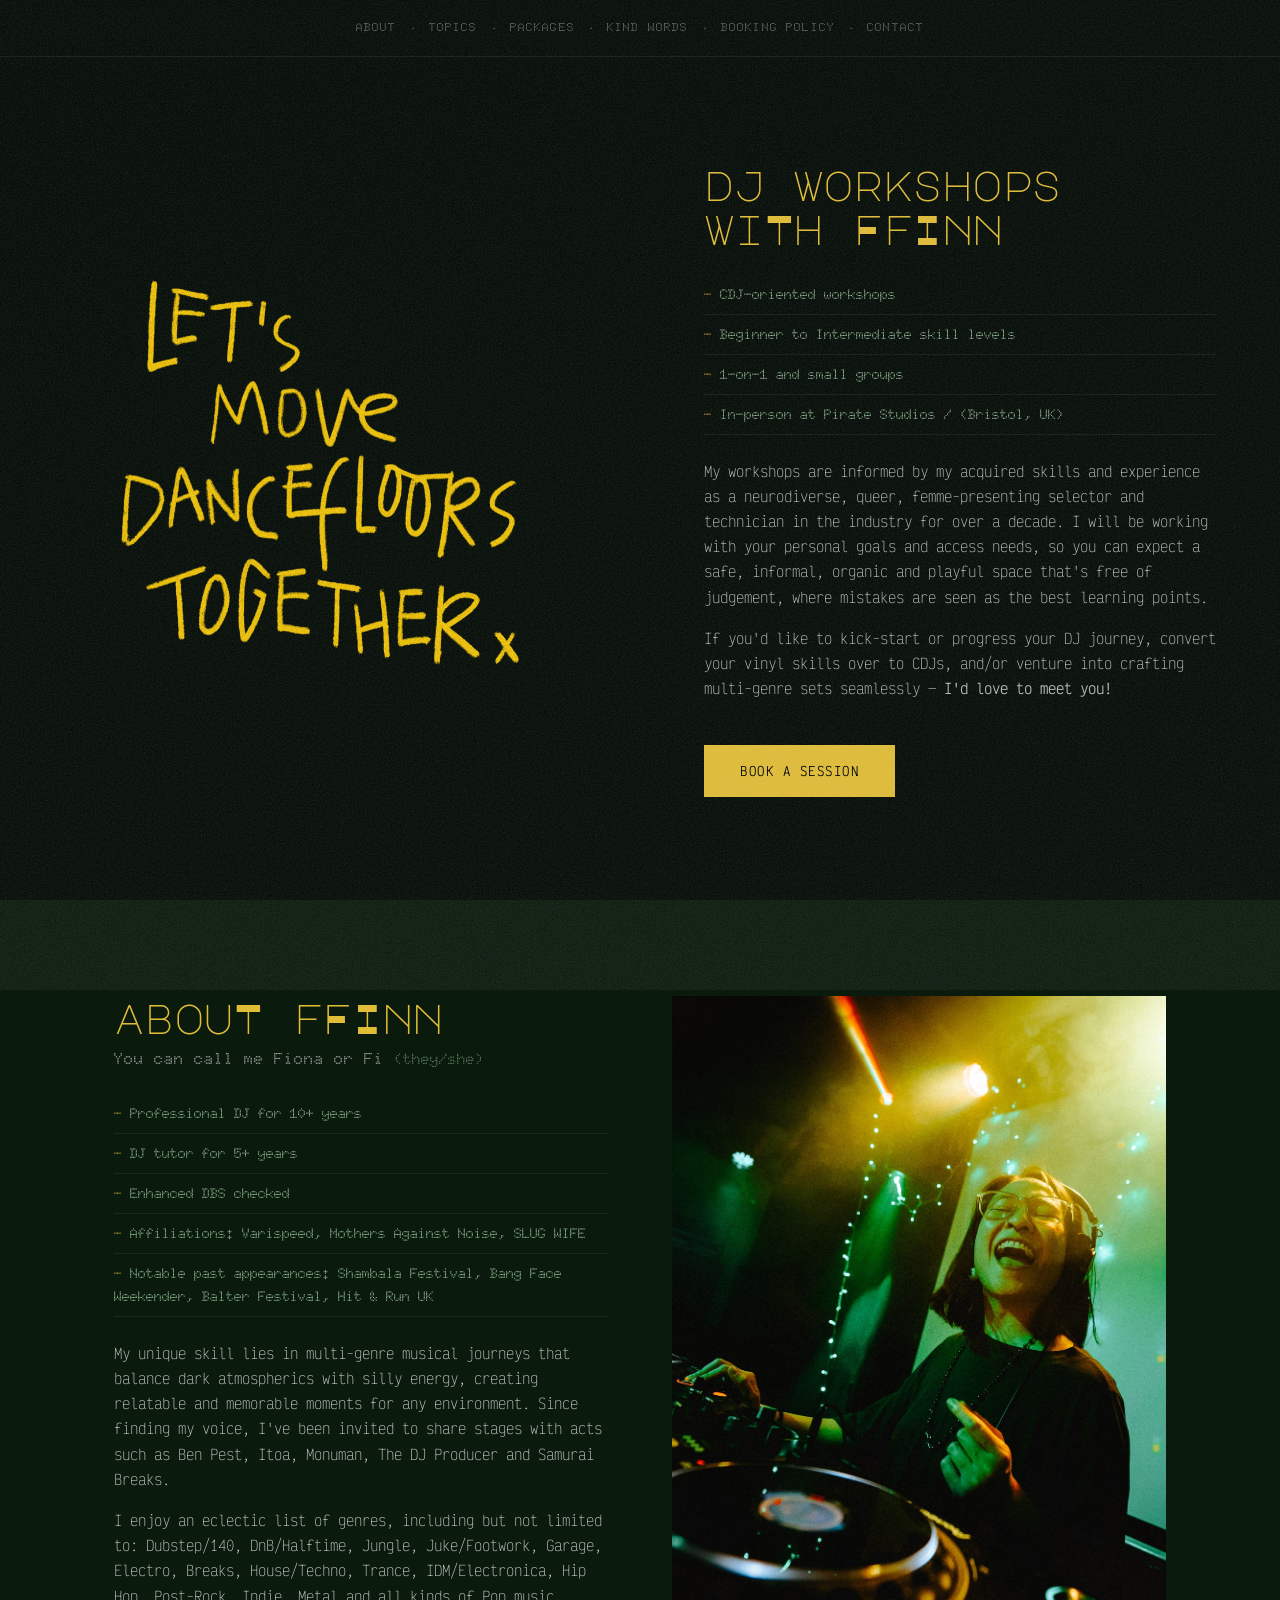
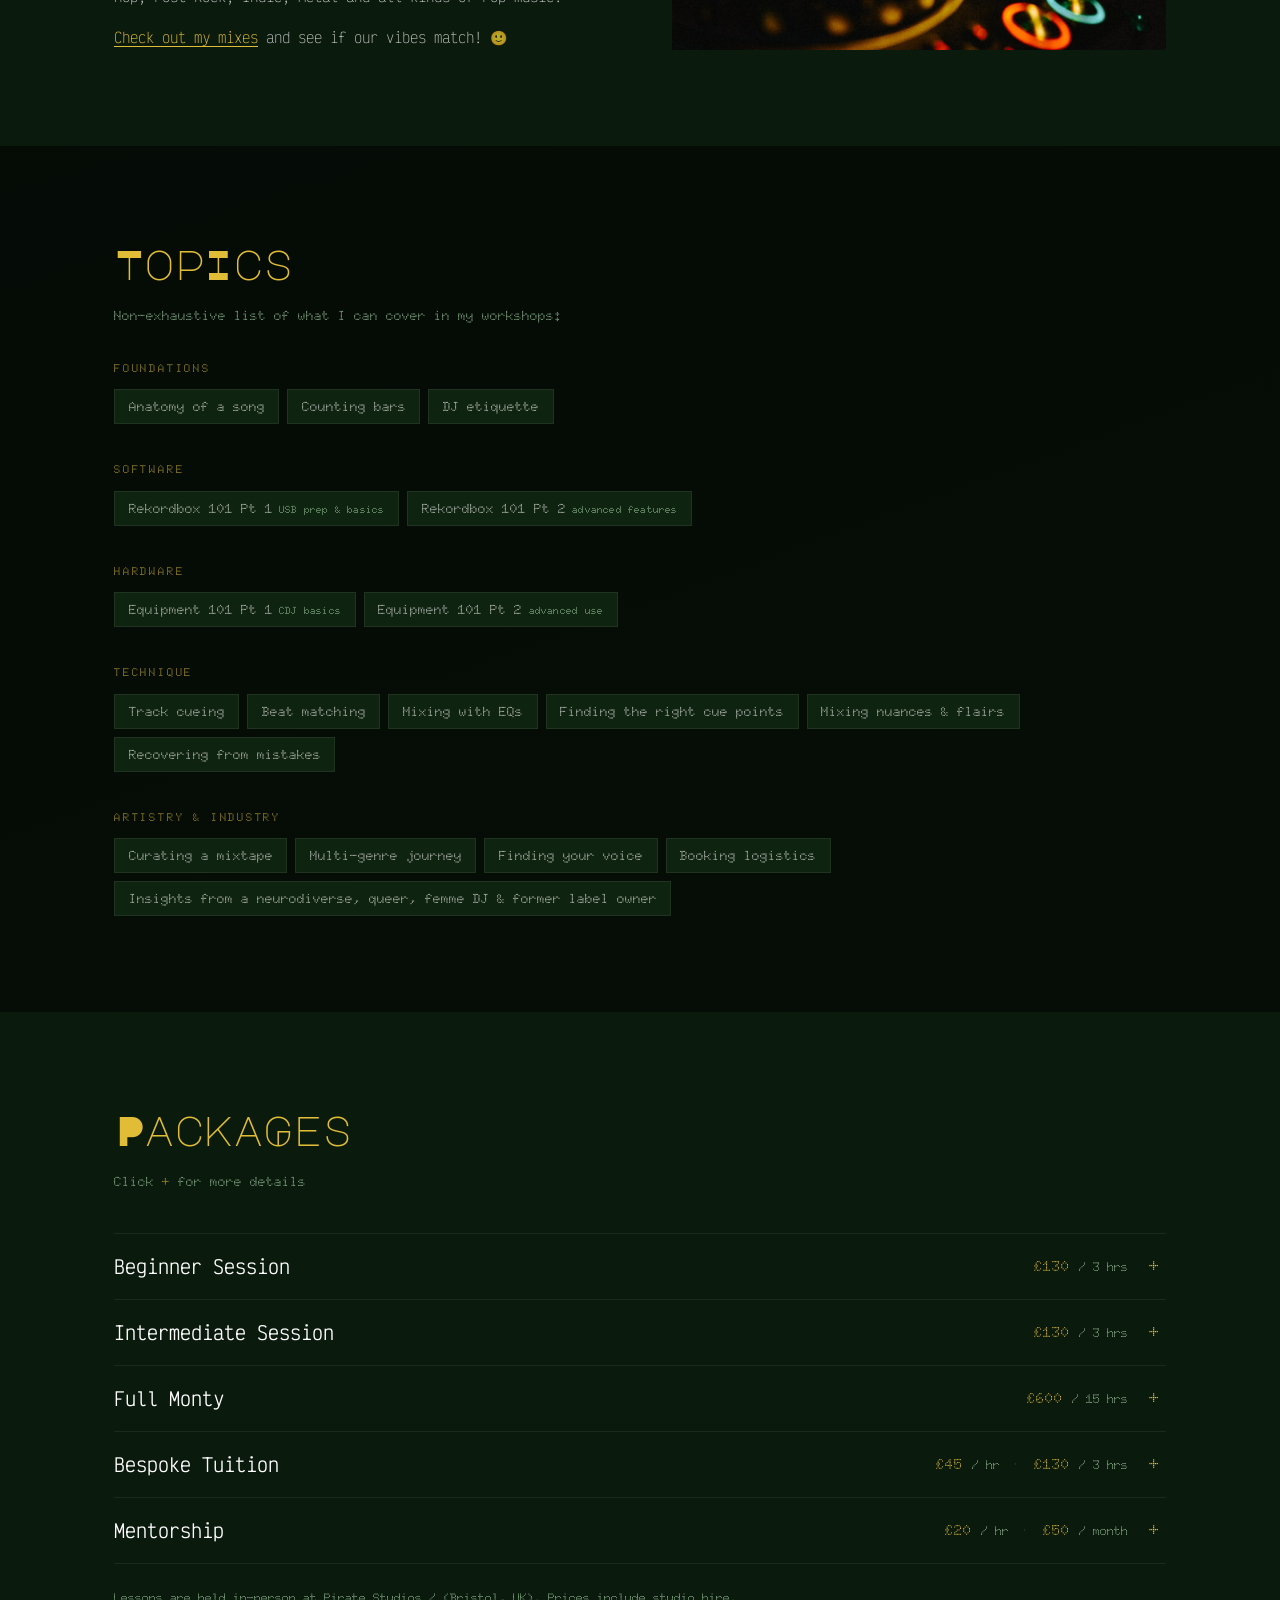
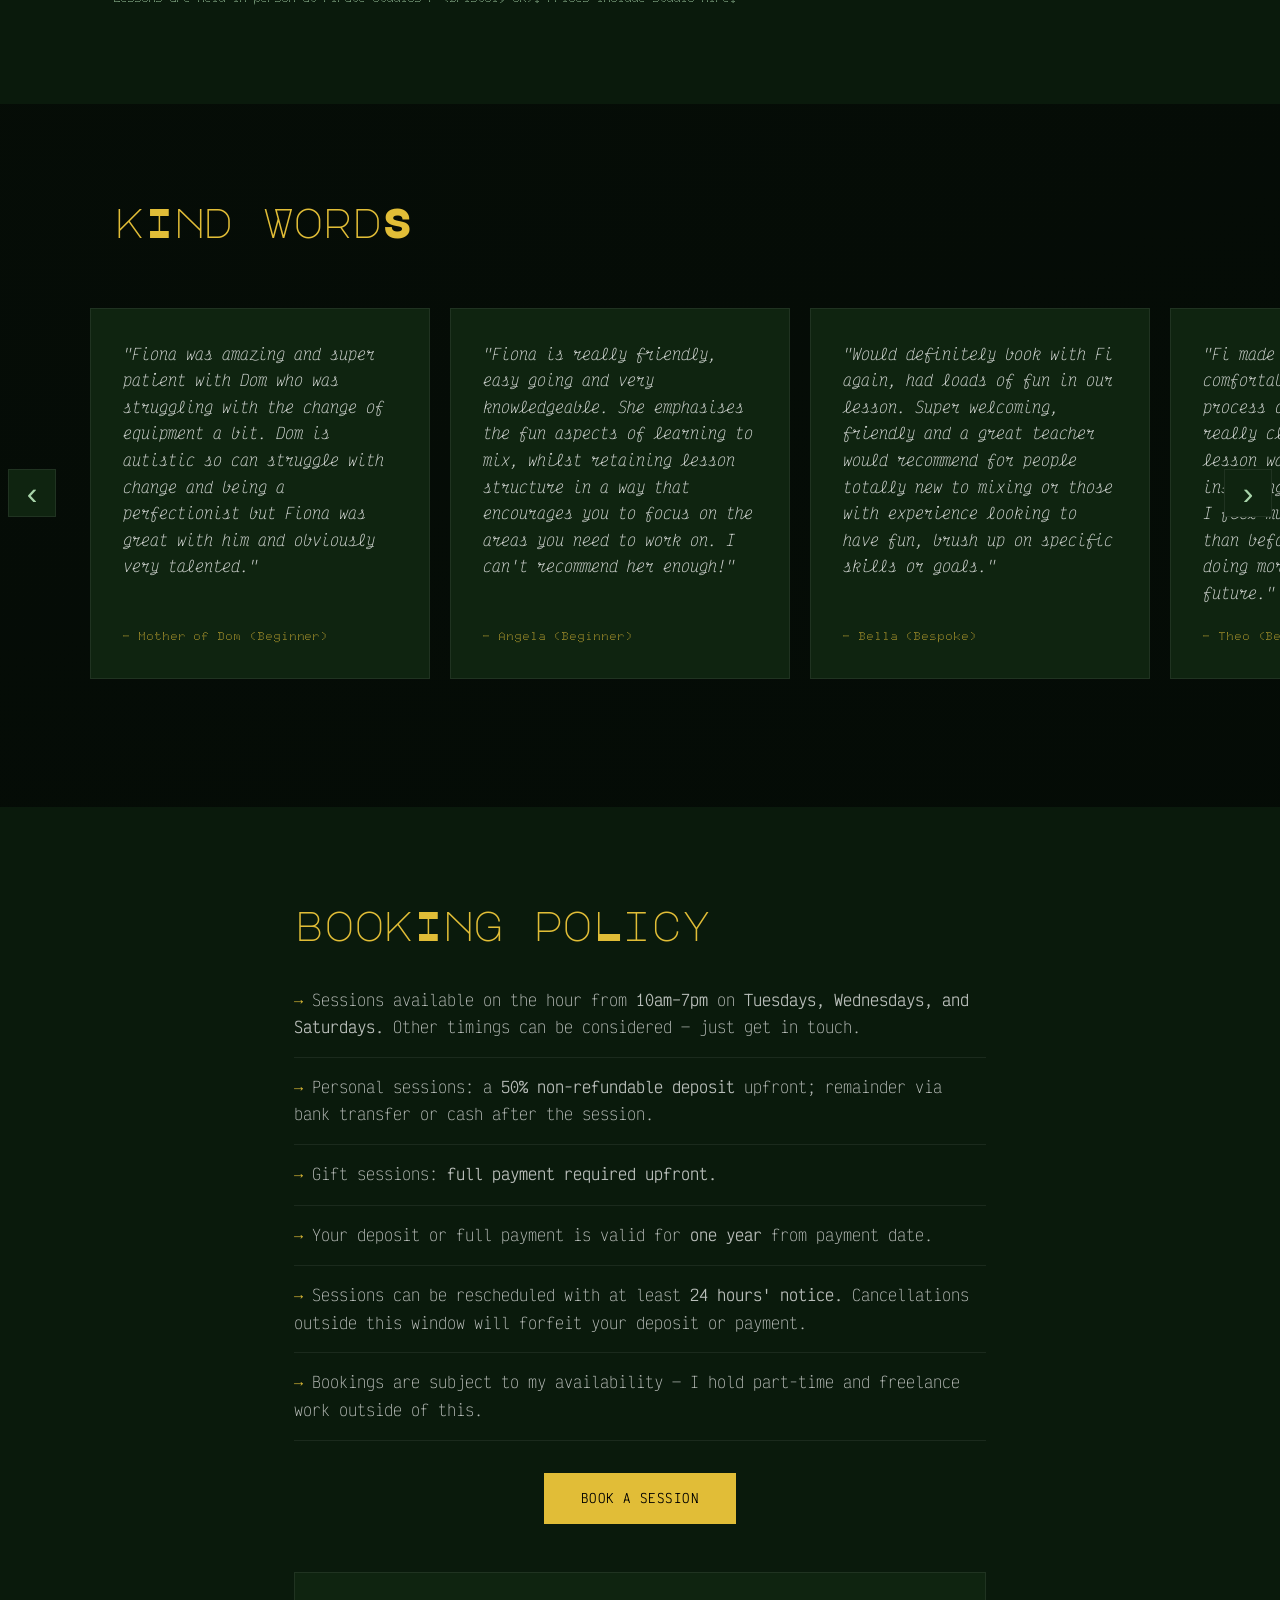
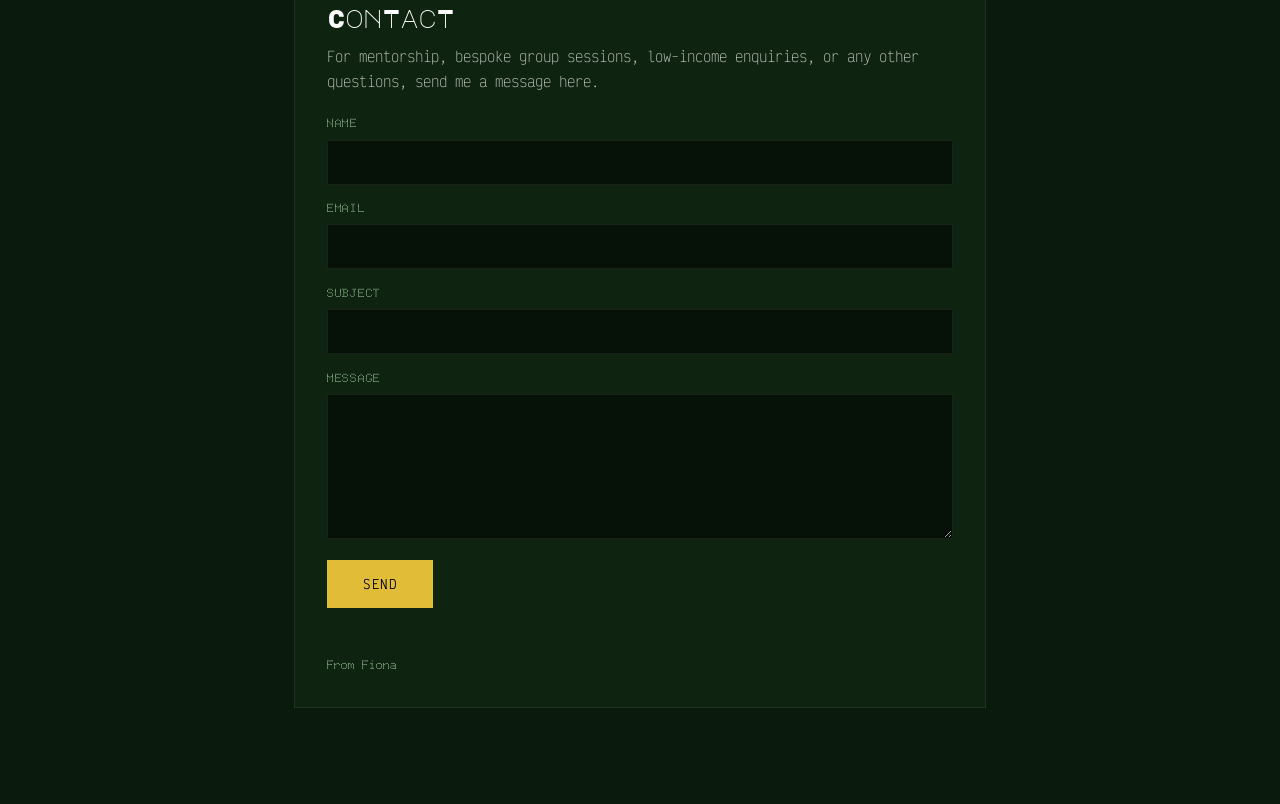
==== letsmove.html @ d057273b "feat: wire contact form to cloudflare function + resend" ====
<!DOCTYPE html>
<html lang="en">
<head>
  <meta charset="UTF-8" />
  <meta name="viewport" content="width=device-width, initial-scale=1.0" />
  <meta name="theme-color" content="#060D07" />
  <title>DJ Workshops with FFINN - Book a Session</title>
  <meta name="description" content="Beginner and Intermediate CDJ-oriented workshops and mentorship with Bristol-based sonic storyteller, FFINN. Sessions held in-person at Pirate Studios." />
  <meta name="keywords" content="bristol dj tutor, mentor, ffinn, pirate studios" />
  <link rel="preconnect" href="https://fonts.googleapis.com" />
  <link rel="preconnect" href="https://fonts.gstatic.com" crossorigin />
  <link href="https://fonts.googleapis.com/css2?family=Doto:wght@600&family=Major+Mono+Display&family=Victor+Mono:wght@100;400&display=swap" rel="stylesheet" />
  <link rel="stylesheet" href="style.css" />
  <link href="https://assets.calendly.com/assets/external/widget.css" rel="stylesheet" media="print" onload="this.media='all'" />
</head>
<body>

  <div class="scroll-progress" id="scrollProgress" aria-hidden="true"></div>

  <!-- Skip to content link -->
  <a href="#workshops" class="skip-link">Skip to content</a>

  <!-- ═══════════════════════════════════════
       MAIN NAV — section links
  ════════════════════════════════════════ -->
  <nav class="site-nav" aria-label="Page sections">
    <div class="site-nav-inner">
      <a href="#about"      class="nav-link">About</a>
      <span class="nav-sep" aria-hidden="true">·</span>
      <a href="#topics"     class="nav-link">Topics</a>
      <span class="nav-sep" aria-hidden="true">·</span>
      <a href="#packages"   class="nav-link">Packages</a>
      <span class="nav-sep" aria-hidden="true">·</span>
      <a href="#kind-words" class="nav-link">Kind Words</a>
      <span class="nav-sep" aria-hidden="true">·</span>
      <a href="#booking"    class="nav-link">Booking Policy</a>
      <span class="nav-sep" aria-hidden="true">·</span>
      <a href="#contact"    class="nav-link">Contact</a>
    </div>
  </nav>

  <!-- ═══════════════════════════════════════
       HERO + ABOUT WORKSHOPS (split 50/50)
  ════════════════════════════════════════ -->
  <section class="hero-split-section" id="top">
    <div class="hero-split-grid">
      
      <!-- Left: Logo fills column -->
      <div class="hero-side">
        <img src="logo.webp" alt="FFINN — Let's move dancefloors together" class="hero-logo" fetchpriority="high" />
      </div>

      <!-- Right: About Workshops -->
      <div class="workshops-side" id="workshops">
        <div class="container">
          <h1 class="section-heading-accent">dj workshops<br>wiTh FfInn</h1>
          <ul class="info-list">
            <li>CDJ-oriented workshops</li>
            <li>Beginner to Intermediate skill levels</li>
            <li>1-on-1 and small groups</li>
            <li>In-person at Pirate Studios <span class="mobile-break-sep">/</span> (Bristol, UK)</li>
          </ul>
          <p class="body-copy">My workshops are informed by my acquired skills and experience as a neurodiverse, queer, femme-presenting selector and technician in the industry for over a decade. I will be working with your personal goals and access needs, so you can expect a safe, informal, organic and playful space that's free of judgement, where mistakes are seen as the best learning points.</p>
          <p class="body-copy">If you'd like to kick-start or progress your DJ journey, convert your vinyl skills over to CDJs, and/or venture into crafting multi-genre sets seamlessly — <strong>I'd love to meet you!</strong></p>
          <a href="" onclick="Calendly.initPopupWidget({url:'https://calendly.com/ffinn/dj-3hr?hide_gdpr_banner=1&background_color=060D07&text_color=ffffff&primary_color=E1BD37'});return false;" class="btn btn-primary workshops-cta">Book a Session</a>
        </div>
      </div>

    </div>
  </section>

  <!-- ═══════════════════════════════════════
       ABOUT FFINN
  ════════════════════════════════════════ -->
  <section class="section section-alt reveal" id="about">
    <div class="container">
      <div class="about-grid">

        <div>
          <h2 class="section-heading-accent">abouT fFInn</h2>
          <p class="about-name">You can call me Fiona or Fi <span class="muted">(they/she)</span></p>
          <ul class="info-list">
            <li>Professional DJ for 10+ years</li>
            <li>DJ tutor for 5+ years</li>
            <li>Enhanced DBS checked</li>
            <li>Affiliations: Varispeed, Mothers Against Noise, SLUG WIFE</li>
            <li>Notable past appearances: Shambala Festival, Bang Face Weekender, Balter Festival, Hit & Run UK</li>
          </ul>
          <p>My unique skill lies in multi-genre musical journeys that balance dark atmospherics with silly energy, creating relatable and memorable moments for any environment. Since finding my voice, I've been invited to share stages with acts such as Ben Pest, Itoa, Monuman, The DJ Producer and Samurai Breaks.</p>
          <p>I enjoy an eclectic list of genres, including but not limited to: Dubstep/140, DnB/Halftime, Jungle, Juke/Footwork, Garage, Electro, Breaks, House/Techno, Trance, IDM/Electronica, Hip Hop, Post-Rock, Indie, Metal and all kinds of Pop music.</p>
          <p><a href="https://www.mixcloud.com/ffinn/" target="_blank" rel="noopener" class="text-link">Check out my mixes</a> and see if our vibes match! 🙂</p>
        </div>

        <img src="FFINN-DJ1.webp" alt="FFINN performing at the decks" class="about-photo" loading="lazy" />

      </div>
    </div>
  </section>

  <!-- ═══════════════════════════════════════
       TOPICS
  ════════════════════════════════════════ -->
  <section class="section reveal" id="topics">
    <div class="container">
      <h2 class="section-heading-accent">TopIcs</h2>
      <p class="section-sub">Non-exhaustive list of what I can cover in my workshops:</p>

      <div class="topic-groups">

        <div class="topic-group">
          <p class="topic-group-label">Foundations</p>
          <div class="topic-pills">
            <span class="pill">Anatomy of a song</span>
            <span class="pill">Counting bars</span>
            <span class="pill">DJ etiquette</span>
          </div>
        </div>

        <div class="topic-group">
          <p class="topic-group-label">Software</p>
          <div class="topic-pills">
            <span class="pill">Rekordbox 101 Pt 1 <span class="pill-sub">USB prep &amp; basics</span></span>
            <span class="pill">Rekordbox 101 Pt 2 <span class="pill-sub">advanced features</span></span>
          </div>
        </div>

        <div class="topic-group">
          <p class="topic-group-label">Hardware</p>
          <div class="topic-pills">
            <span class="pill">Equipment 101 Pt 1 <span class="pill-sub">CDJ basics</span></span>
            <span class="pill">Equipment 101 Pt 2 <span class="pill-sub">advanced use</span></span>
          </div>
        </div>

        <div class="topic-group">
          <p class="topic-group-label">Technique</p>
          <div class="topic-pills">
            <span class="pill">Track cueing</span>
            <span class="pill">Beat matching</span>
            <span class="pill">Mixing with EQs</span>
            <span class="pill">Finding the right cue points</span>
            <span class="pill">Mixing nuances &amp; flairs</span>
            <span class="pill">Recovering from mistakes</span>
          </div>
        </div>

        <div class="topic-group">
          <p class="topic-group-label">Artistry &amp; Industry</p>
          <div class="topic-pills">
            <span class="pill">Curating a mixtape</span>
            <span class="pill">Multi-genre journey</span>
            <span class="pill">Finding your voice</span>
            <span class="pill">Booking logistics</span>
            <span class="pill">Insights from a neurodiverse, queer, femme DJ &amp; former label owner</span>
          </div>
        </div>

      </div>
    </div>
  </section>

  <!-- ═══════════════════════════════════════
       PACKAGES
  ════════════════════════════════════════ -->
  <section class="section section-alt reveal" id="packages">
    <div class="container">
      <h2 class="section-heading-accent">PackaGes</h2>
      <p class="section-sub">Click <span class="inline-accent">+</span> for more details</p>

      <div class="accordion" role="list">

        <!-- Beginner -->
        <div class="accordion-item" role="listitem">
          <button class="accordion-header" aria-expanded="false" aria-controls="acc-1">
            <span class="acc-title">Beginner Session</span>
            <span class="acc-price">£130 <span class="acc-dur">/ 3 hrs</span></span>
            <span class="acc-toggle" aria-hidden="true">+</span>
          </button>
          <div class="accordion-body" id="acc-1" role="region">
            <div class="accordion-inner">
              <p class="req"><strong>Required:</strong> Basic music theory (song anatomy &amp; counting bars).</p>
              <p>Walk away feeling <strong>house-party-ready</strong> after 1 session!</p>
              <p>Example topics covered, tailored to your goals:</p>
              <ul>
                <li>Rekordbox 101 Pt 1</li>
                <li>Equipment 101 Pt 1</li>
                <li>Track cueing</li>
                <li>Beat matching</li>
                <li>Basic EQ mixing</li>
              </ul>
            </div>
          </div>
        </div>

        <!-- Intermediate -->
        <div class="accordion-item" role="listitem">
          <button class="accordion-header" aria-expanded="false" aria-controls="acc-2">
            <span class="acc-title">Intermediate Session</span>
            <span class="acc-price">£130 <span class="acc-dur">/ 3 hrs</span></span>
            <span class="acc-toggle" aria-hidden="true">+</span>
          </button>
          <div class="accordion-body" id="acc-2" role="region">
            <div class="accordion-inner">
              <p class="req"><strong>Required:</strong> Basic music theory + beginner knowledge or substantial experience with CDJ equipment &amp; mixing.</p>
              <p>Walk away feeling <strong>booth/stage-ready</strong> after 1 session!</p>
              <p>Example topics covered, tailored to your goals:</p>
              <ul>
                <li>Rekordbox 101 Pt 2</li>
                <li>Equipment 101 Pt 2</li>
                <li>Finding the right cue point(s)</li>
                <li>Mixing nuances &amp; flairs</li>
                <li>Recovering from mistakes</li>
              </ul>
            </div>
          </div>
        </div>

        <!-- Full Monty -->
        <div class="accordion-item" role="listitem">
          <button class="accordion-header" aria-expanded="false" aria-controls="acc-3">
            <span class="acc-title">Full Monty</span>
            <span class="acc-price">£600 <span class="acc-dur">/ 15 hrs</span></span>
            <span class="acc-toggle" aria-hidden="true">+</span>
          </button>
          <div class="accordion-body" id="acc-3" role="region">
            <div class="accordion-inner">
              <p>A fleshed-out course for <strong>all skill levels</strong> — no prior musical or mixing experience required. Runs across 5 days over about a month. We'll dig deep and play hard, with ample space to practise and breathe.</p>
              <p>Walk away feeling <strong>confident and equipped</strong> after 5 sessions!</p>
              <p>What's included:</p>
              <ul>
                <li>4× 3-hour sessions with breaks (recommended weekly, but flexible)</li>
                <li>1× 3-hour supervised mixing session — practise and record your mix</li>
                <li>Lesson plans tailored to your personal goals</li>
                <li>£50 non-refundable deposit upfront; remainder via a mutually-agreed payment plan</li>
              </ul>
            </div>
          </div>
        </div>

        <!-- Bespoke Tuition -->
        <div class="accordion-item" role="listitem">
          <button class="accordion-header" aria-expanded="false" aria-controls="acc-4">
            <span class="acc-title">Bespoke Tuition</span>
            <span class="acc-price">£45 <span class="acc-dur">/ hr</span> <span class="acc-sep">·</span> £130 <span class="acc-dur">/ 3 hrs</span></span>
            <span class="acc-toggle" aria-hidden="true">+</span>
          </button>
          <div class="accordion-body" id="acc-4" role="region">
            <div class="accordion-inner">
              <p>For those who are already adept with DJ equipment &amp; mixing. Best suited for those returning to the decks after a hiatus, or looking to level up their mixing styles.</p>
              <ul>
                <li>Refresh your muscle memory around the equipment</li>
                <li>Convert your vinyl mixing skills to CDJs</li>
                <li>Try out and bounce mixing ideas with me</li>
                <li>Supervised mixing and/or recording of a set</li>
                <li>Run through any other topics mentioned above</li>
              </ul>
            </div>
          </div>
        </div>

        <!-- Mentorship -->
        <div class="accordion-item" role="listitem">
          <button class="accordion-header" aria-expanded="false" aria-controls="acc-5">
            <span class="acc-title">Mentorship</span>
            <span class="acc-price">£20 <span class="acc-dur">/ hr</span> <span class="acc-sep">·</span> £50 <span class="acc-dur">/ month</span></span>
            <span class="acc-toggle" aria-hidden="true">+</span>
          </button>
          <div class="accordion-body" id="acc-5" role="region">
            <div class="accordion-inner">
              <p><strong>Hourly:</strong></p>
              <ul style="margin-bottom: 1rem;">
                <li>Video calls or in-person meetings</li>
              </ul>
              <p><strong>Monthly:</strong></p>
              <ul>
                <li>1× 1-hour video call/in-person meeting a month + ongoing emails and instant messaging on Signal</li>
              </ul>
              <p>Pick my brain over any of these topics:</p>
              <ul>
                <li>DJ etiquette</li>
                <li>Soundboard, mixtape and setlist ideas</li>
                <li>Constructive feedback on a mix or set you've done</li>
                <li>Finding your positionality within the music industry</li>
                <li>Insights from an ethnic minority, AuDHD, queer, femme-presenting DJ, artist, technician, former record label owner and promoter</li>
                <li>Any other topics mentioned above</li>
              </ul>
            </div>
          </div>
        </div>

      </div><!-- /accordion -->

      <p class="footnote">Lessons are held in-person at Pirate Studios <span class="mobile-break-sep">/</span> (Bristol, UK). Prices include studio hire.</p>
    </div>
  </section>

  <!-- ═══════════════════════════════════════
       KIND WORDS
  ════════════════════════════════════════ -->
  <section class="section reveal" id="kind-words">
    <div class="container">
      <h2 class="section-heading-accent">kInd WordS</h2>
    </div>
    <div class="reviews-container">
      <button class="review-nav review-nav-prev" aria-label="Previous testimonial">‹</button>
      <div class="reviews-scroll-outer" tabindex="0" role="region" aria-label="Customer testimonials">
        <div class="reviews-track">
        <div class="review-card">
          <p class="review-body">"Fiona was amazing and super patient with Dom who was struggling with the change of equipment a bit. Dom is autistic so can struggle with change and being a perfectionist but Fiona was great with him and obviously very talented."</p>
          <p class="review-attr">— Mother of Dom (Beginner)</p>
        </div>
        <div class="review-card">
          <p class="review-body">"Fiona is really friendly, easy going and very knowledgeable. She emphasises the fun aspects of learning to mix, whilst retaining lesson structure in a way that encourages you to focus on the areas you need to work on. I can't recommend her enough!"</p>
          <p class="review-attr">— Angela (Beginner)</p>
        </div>
        <div class="review-card">
          <p class="review-body">"Would definitely book with Fi again, had loads of fun in our lesson. Super welcoming, friendly and a great teacher would recommend for people totally new to mixing or those with experience looking to have fun, brush up on specific skills or goals."</p>
          <p class="review-attr">— Bella (Bespoke)</p>
        </div>
        <div class="review-card">
          <p class="review-body">"Fi made me feel very comfortable and explained the process of DJing with CDJs really clearly and simply. The lesson was super fun, inspiring and educational and I feel much more confident than before! I look forward to doing more lessons in the future."</p>
          <p class="review-attr">— Theo (Beginner)</p>
        </div>
        <div class="review-card">
          <p class="review-body">"Fiona was an instrumental part of the beginning of my journey — they helped me understand club equipment, find courage and confidence to navigate all of it with less anxiety!"</p>
          <p class="review-attr">— Lily / DJ Osu (Beginner)</p>
        </div>
      </div>
      <button class="review-nav review-nav-next" aria-label="Next testimonial">›</button>
    </div>
  </section>

  <!-- ═══════════════════════════════════════
       BOOKING
  ════════════════════════════════════════ -->
  <section class="section section-alt reveal" id="booking">
    <div class="container container-narrow">
      <h2 class="section-heading-accent">bookIng poLicy</h2>

      <ul class="policy-list">
        <li>Sessions available on the hour from <strong>10am–7pm</strong> on <strong>Tuesdays, Wednesdays, and Saturdays.</strong> Other timings can be considered — just get in touch.</li>
        <li>Personal sessions: a <strong>50% non-refundable deposit</strong> upfront; remainder via bank transfer or cash after the session.</li>
        <li>Gift sessions: <strong>full payment required upfront.</strong></li>
        <li>Your deposit or full payment is valid for <strong>one year</strong> from payment date.</li>
        <li>Sessions can be rescheduled with at least <strong>24 hours' notice.</strong> Cancellations outside this window will forfeit your deposit or payment.</li>
        <li>Bookings are subject to my availability — I hold part-time and freelance work outside of this.</li>
      </ul>

      <div class="booking-cta">
        <a href="" onclick="Calendly.initPopupWidget({url:'https://calendly.com/ffinn/dj-3hr?hide_gdpr_banner=1&background_color=060D07&text_color=ffffff&primary_color=E1BD37'});return false;" class="btn btn-primary">Book a Session</a>
      </div>

      <div class="contact-section" id="contact">
        <h3 class="contact-heading">ConTacT</h3>
        <p class="body-copy">For mentorship, bespoke group sessions, low-income enquiries, or any other questions, send me a message here.</p>
        <form class="contact-form" id="contactForm" novalidate>
          <input type="hidden" name="submittedAt" id="submittedAt" />
          <input type="text" name="company" id="company" tabindex="-1" autocomplete="off" aria-hidden="true" class="hp-field" />
          <label>
            <span>Name</span>
            <input type="text" name="name" required />
          </label>
          <label>
            <span>Email</span>
            <input type="email" name="email" required />
          </label>
          <label>
            <span>Subject</span>
            <input type="text" name="subject" required />
          </label>
          <label>
            <span>Message</span>
            <textarea name="message" rows="6" required></textarea>
          </label>
          <button type="submit" class="btn btn-primary">Send</button>
        </form>
        <p class="contact-status" id="contactStatus" role="status" aria-live="polite"></p>
        <p class="contact-signoff">From Fiona</p>
      </div>

      <script type="text/javascript" src="https://assets.calendly.com/assets/external/widget.js" async></script>
    </div>
  </section>

  <!-- Back to top -->
  <button class="back-to-top" aria-label="Back to top" id="backToTop">↑</button>

  <script src="main.js"></script>

  <!-- Fix: Calendly popup messes with body styles on mobile close -->
  <script>
    window.addEventListener('message', function (e) {
      if (e.data.event && e.data.event === 'calendly.close_page') {
        document.body.removeAttribute('style');
        document.documentElement.removeAttribute('style');
        var vp = document.querySelector('meta[name="viewport"]');
        if (vp) vp.setAttribute('content', 'width=device-width, initial-scale=1.0');
      }
    });
  </script>

  <svg width="0" height="0" style="position:absolute" aria-hidden="true">
    <filter id="noiseFilter">
      <feTurbulence type="fractalNoise" baseFrequency="0.65" numOctaves="4" stitchTiles="stitch"/>
    </filter>
  </svg>
</body>
</html>
---- style.css ----
/* ═══════════════════════════════════════════
   FFINN — DJ Workshops
   Dark green-black, yellow accent, monospace
   ═══════════════════════════════════════════ */

/* ─── TOKENS ─────────────────────────────── */
:root {
  --bg:          #060D07;
  --bg-alt:      #0A1A0C;
  --bg-raised:   #0F2410;
  --accent:      #E1BD37;
  --accent-dim:  rgba(225, 189, 55, 0.12);
  --text:        #FFFFFF;
  --text-muted:  #A8D4AA;
  --text-dim:    #3A5A3C;
  --border:      rgba(255, 255, 255, 0.07);
  --font-body:   'Victor Mono', monospace;
  --font-heading:'Major Mono Display', monospace;
  --font-mono:   'Doto', monospace;
}

/* ─── RESET ──────────────────────────────── */
html { background: #060D07; }
*, *::before, *::after { box-sizing: border-box; margin: 0; padding: 0; }

/* ─── SELECTION ──────────────────────────── */
::selection { background: var(--accent); color: #000; }

/* ─── SCROLLBAR ──────────────────────────── */
::-webkit-scrollbar { width: 3px; }
::-webkit-scrollbar-track { background: transparent; }
::-webkit-scrollbar-thumb { background: var(--accent); border-radius: 2px; }

/* ─── SCROLL PROGRESS ────────────────────── */
.scroll-progress {
  position: fixed;
  top: 0;
  left: 0;
  height: 2px;
  width: 0%;
  background: var(--accent);
  z-index: 9999;
  pointer-events: none;
  transition: width 0.08s linear;
}

/* ─── SCROLL REVEAL ──────────────────────── */
@media (prefers-reduced-motion: no-preference) {
  .reveal {
    opacity: 0;
    transform: translateY(20px);
    transition: opacity 0.65s ease, transform 0.65s ease;
  }
  .reveal.is-visible {
    opacity: 1;
    transform: translateY(0);
  }
}

@media (prefers-reduced-motion: no-preference) {
  html { scroll-behavior: smooth; }
}

body {
  background: linear-gradient(160deg, #020904 0%, #060D07 45%, #030A05 100%);
  color: var(--text);
  font-family: var(--font-body);
  font-weight: 100;
  font-size: 14px;
  line-height: 1.65;
  -webkit-font-smoothing: antialiased;
}

/* Noise grain overlay — static for smooth mobile perf */
body::before {
  content: '';
  position: fixed;
  inset: 0;
  background: #111;
  filter: url(#noiseFilter);
  opacity: 0.13;
  pointer-events: none;
  z-index: 9000;
}

/* ─── TYPOGRAPHY ─────────────────────────── */
h1, h2, h3 {
  font-family: var(--font-heading);
  font-weight: 400;
  letter-spacing: -0.03em;
  line-height: 1.05;
}

h1 { font-size: clamp(4rem, 14vw, 10rem); letter-spacing: -0.05em; }
h2 { font-size: clamp(1.8rem, 4vw, 2.6rem); margin-bottom: 1.5rem; }

p { margin-bottom: 1rem; }
p:last-child { margin-bottom: 0; }
a { color: inherit; text-decoration: none; }

strong { font-weight: 400; }

/* ─── LAYOUT ─────────────────────────────── */
.container {
  max-width: 1100px;
  margin: 0 auto;
  padding-inline: 1.5rem;
}

.container-narrow { max-width: 740px; }

.section      { padding-block: 6rem; }
.section-alt  { background: var(--bg-alt); }

/* ─── UI ATOMS ───────────────────────────── */

/* Label */
.section-label {
  font-family: var(--font-mono);
  font-size: 0.73rem;
  font-weight: 600;
  letter-spacing: 0.18em;
  text-transform: uppercase;
  color: var(--accent);
  display: block;
  margin-bottom: 0.6rem;
}

.section-sub {
  font-family: var(--font-mono);
  font-weight: 600;
  font-size: 0.83rem;
  color: var(--text-muted);
  margin-top: -0.3rem;
  margin-bottom: 2rem;
}

.inline-accent {
  color: var(--accent);
}

.mobile-break-sep {
  display: inline;
}

/* Muted text */
.muted      { color: var(--text-muted); font-weight: 400; }
.body-copy  { color: rgba(255,255,255,0.72); line-height: 1.8; }

/* Footnote */
.footnote {
  font-family: var(--font-mono);
  font-weight: 600;
  font-size: 0.77rem;
  color: var(--text-muted);
  margin-top: 1.5rem;
}

/* Button */
.btn {
  display: inline-block;
  font-family: var(--font-body);
  font-size: 0.78rem;
  font-weight: 400;
  letter-spacing: 0.12em;
  text-transform: uppercase;
  padding: 0.9rem 2.2rem;
  border: 1px solid var(--accent);
  cursor: pointer;
  transition: background 0.15s ease, color 0.15s ease, box-shadow 0.15s ease;
}

.btn-primary { background: var(--accent); color: #000; font-weight: 400; }
.btn-primary:hover { background: var(--accent); color: #000; }
.btn:focus-visible {
  outline: 2px solid var(--accent);
  outline-offset: 4px;
}

/* Text link */
.text-link {
  color: var(--accent);
  text-decoration: underline;
  text-underline-offset: 3px;
}
.text-link:hover { text-decoration: none; }
.text-link:focus-visible {
  outline: 2px solid var(--accent);
  outline-offset: 3px;
}

/* Skip link */
.skip-link {
  position: absolute;
  top: -100px;
  left: 0;
  background: var(--accent);
  color: #000;
  font-family: var(--font-mono);
  font-size: 0.83rem;
  font-weight: 600;
  letter-spacing: 0.1em;
  text-transform: uppercase;
  padding: 0.75rem 1.5rem;
  z-index: 9999;
  transition: top 0.2s ease;
}
.skip-link:focus {
  top: 0;
}

/* ─── SITE NAV ───────────────────────────── */
.site-nav {
  position: fixed;
  top: 0;
  left: 0;
  right: 0;
  z-index: 200;
  background: rgba(6, 13, 7, 0.4);
  backdrop-filter: blur(12px);
  -webkit-backdrop-filter: blur(12px);
  border-bottom: 1px solid var(--border);
}

.site-nav-inner {
  max-width: 1100px;
  margin: 0 auto;
  padding: 0.75rem 1.5rem;
  display: flex;
  align-items: center;
  justify-content: center;
  gap: 0;
  min-height: 48px;
}

.nav-link {
  font-family: var(--font-mono);
  font-weight: 600;
  font-size: 0.73rem;
  letter-spacing: 0.1em;
  text-transform: uppercase;
  color: rgba(255,255,255,0.55);
  padding: 0.4rem 0.75rem;
  transition: color 0.12s ease;
  white-space: nowrap;
}
.nav-link:hover { color: var(--accent); }
.nav-link:focus-visible {
  outline: 2px solid var(--accent);
  outline-offset: 3px;
}

.nav-sep {
  color: var(--text-dim);
  font-size: 0.85rem;
  flex-shrink: 0;
}



/* ─── HERO ───────────────────────────────── */
/* Hero + Workshops Split (vertical 50/50) */
.hero-split-section {
  min-height: 100svh;
  padding-top: 60px;
}

.hero-split-grid {
  display: grid;
  grid-template-columns: 1fr 1fr;
  min-height: calc(100svh - 60px);
  max-width: 1400px;
  margin: 0 auto;
}

.hero-side {
  display: flex;
  align-items: center;
  justify-content: center;
  overflow: hidden;
  padding: 3rem 3rem 4rem;
}

.hero-logo {
  max-width: fit-content;
  max-height: 100%;
  width: 85%;
  height: auto;
  display: block;
  object-fit: contain;
}

.workshops-side {
  display: flex;
  flex-direction: column;
  justify-content: center;
  padding: 4rem;
}

.workshops-side .container {
  padding-inline: 0;
}

.workshop-pill {
  display: inline-block;
  font-family: var(--font-mono);
  font-size: 0.73rem;
  font-weight: 600;
  letter-spacing: 0.15em;
  text-transform: uppercase;
  color: var(--accent);
  border: 1px solid var(--accent);
  padding: 0.3rem 0.75rem;
  border-radius: 2px;
  margin-bottom: 1.5rem;
}

.workshops-cta {
  margin-top: 1.75rem;
}

/* ─── ABOUT ──────────────────────────────── */
.about-grid {
  display: grid;
  grid-template-columns: 1fr 1fr;
  gap: 4rem;
  align-items: stretch;
}

.about-photo {
  width: 100%;
  height: 100%;
  object-fit: cover;
  object-position: center top;
  display: block;
}

.about-grid .section-heading-accent { margin-bottom: 0.35rem; }

.about-name {
  font-family: var(--font-mono);
  font-size: 1rem;
  font-weight: 600;
  color: var(--text-muted);
  margin-bottom: 1.25rem;
}

.about-name .muted { font-size: 0.95rem; }

/* Social icon row */
.about-social-icons {
  display: flex;
  flex-wrap: wrap;
  gap: 0.5rem 1.25rem;
  margin: 0.75rem 0 2.5rem;
}

.social-icon-link {
  display: inline-flex;
  align-items: center;
  gap: 0.4rem;
  font-family: var(--font-mono);
  font-size: 0.73rem;
  font-weight: 600;
  letter-spacing: 0.1em;
  text-transform: uppercase;
  color: var(--text-muted);
  transition: color 0.12s ease;
}

.social-icon-link:hover { color: var(--accent); }
.social-icon-link:focus-visible {
  outline: 2px solid var(--accent);
  outline-offset: 3px;
}

.social-icon-link svg {
  flex-shrink: 0;
  display: block;
}

.about-grid > div > p {
  color: rgba(255,255,255,0.72);
  line-height: 1.8;
}

/* Info list */
.info-list {
  list-style: none;
  margin-bottom: 1.5rem;
}

.info-list li {
  font-family: var(--font-mono);
  font-weight: 600;
  font-size: 0.87rem;
  color: var(--text-muted);
  padding-block: 0.5rem;
  border-bottom: 1px solid var(--border);
}

.info-list li::before {
  content: '— ';
  color: var(--accent);
}

/* ─── TOPICS ─────────────────────────────── */
.topic-groups {
  display: flex;
  flex-direction: column;
  gap: 2.25rem;
  margin-top: 0.5rem;
}

.topic-group {}

.topic-group-label {
  font-family: var(--font-mono);
  font-size: 0.7rem;
  font-weight: 600;
  letter-spacing: 0.16em;
  text-transform: uppercase;
  color: var(--accent);
  margin-bottom: 0.75rem;
}

.topic-pills {
  display: flex;
  flex-wrap: wrap;
  gap: 0.5rem;
}

.pill {
  font-family: var(--font-mono);
  font-weight: 600;
  font-size: 0.83rem;
  color: rgba(255, 255, 255, 0.88);
  background: var(--bg-raised);
  border: 1px solid var(--border);
  padding: 0.45rem 0.85rem;
  line-height: 1.4;
  display: inline-flex;
  align-items: baseline;
  gap: 0.4rem;
}

.pill-sub {
  font-size: 0.65rem;
  color: var(--text-muted);
  letter-spacing: 0.02em;
}

/* Accent section heading (e.g. Packages) */
.section-heading-accent {
  font-family: var(--font-heading);
  font-size: clamp(1.8rem, 4vw, 2.6rem);
  font-weight: 400;
  letter-spacing: -0.03em;
  line-height: 1.05;
  color: var(--accent);
  margin-bottom: 1.5rem;
}

/* ─── ACCORDION ──────────────────────────── */
.accordion {
  margin-top: 2.5rem;
  border-top: 1px solid var(--border);
}

.accordion-item {
  border-bottom: 1px solid var(--border);
}

.accordion-header {
  width: 100%;
  background: none;
  border: none;
  color: var(--text);
  cursor: pointer;
  display: flex;
  align-items: center;
  gap: 1rem;
  padding-block: 1.25rem;
  text-align: left;
  transition: color 0.12s ease;
}

.accordion-header:hover       { color: var(--accent); }
.accordion-header:focus-visible {
  outline: 1px solid var(--accent);
  outline-offset: 2px;
}

.acc-title {
  font-family: var(--font-body);
  font-size: clamp(0.95rem, 2.5vw, 1.15rem);
  font-weight: 400;
  flex: 1;
}

.acc-price {
  font-family: var(--font-mono);
  font-weight: 600;
  font-size: 0.9rem;
  color: var(--accent);
  white-space: nowrap;
  flex-shrink: 0;
}

.acc-dur  { color: var(--text-muted); font-size: 0.78rem; }
.acc-sep  { color: var(--text-dim); margin-inline: 0.2rem; }

.acc-toggle {
  font-family: var(--font-mono);
  font-weight: 600;
  font-size: 1.15rem;
  color: var(--accent);
  width: 1.4rem;
  text-align: center;
  flex-shrink: 0;
  user-select: none;
}

/* Accordion body — hidden by default */
.accordion-body {
  display: grid;
  grid-template-rows: 0fr;
  transition: grid-template-rows 0.25s ease;
  overflow: hidden;
}

.accordion-body > .accordion-inner {
  overflow: hidden;
  padding-bottom: 0;
  transition: padding-bottom 0.25s ease;
}

.accordion-body.open {
  grid-template-rows: 1fr;
}

.accordion-body.open > .accordion-inner {
  padding-bottom: 1.75rem;
}

/* Body content styles */
.accordion-body p { color: rgba(255,255,255,0.72); line-height: 1.8; }
.accordion-body p + p { margin-top: 0.75rem; }

.accordion-body ul {
  list-style: none;
  margin-block: 0.75rem;
}

.accordion-body li {
  font-family: var(--font-mono);
  font-weight: 600;
  font-size: 0.87rem;
  color: var(--text-muted);
  padding-block: 0.35rem;
}

.accordion-body li::before {
  content: '· ';
  color: var(--accent);
}

/* Req note */
.req {
  font-family: var(--font-mono);
  font-weight: 600;
  font-size: 0.83rem;
  color: var(--text-muted);
  padding: 0.75rem 1rem;
  border-left: 2px solid var(--accent);
  background: var(--accent-dim);
  margin-bottom: 1rem;
  line-height: 1.55;
}

/* ─── BOOKING ────────────────────────────── */
.policy-list {
  list-style: none;
  margin-top: 1.5rem;
}

.policy-list li {
  padding-block: 1rem;
  border-bottom: 1px solid var(--border);
  color: rgba(255,255,255,0.72);
  font-size: 0.95rem;
  line-height: 1.75;
}

.policy-list li::before {
  content: '→  ';
  font-family: var(--font-mono);
  font-weight: 600;
  color: var(--accent);
}

.booking-cta {
  margin-top: 2rem;
  text-align: center;
}

.booking-cta p {
  margin-top: 2rem;
}

.contact-section {
  margin-top: 3rem;
  padding: 2rem;
  background: var(--bg-raised);
  border: 1px solid var(--border);
}

.contact-heading {
  font-family: var(--font-heading);
  font-size: clamp(1.2rem, 3vw, 1.6rem);
  margin-bottom: 0.75rem;
}

.contact-form {
  display: grid;
  gap: 0.9rem;
  margin-top: 1.25rem;
}

.hp-field {
  position: absolute;
  left: -10000px;
  width: 1px;
  height: 1px;
  opacity: 0;
  pointer-events: none;
}

.contact-form label {
  display: grid;
  gap: 0.35rem;
}

.contact-form label span {
  font-family: var(--font-mono);
  font-weight: 600;
  font-size: 0.75rem;
  letter-spacing: 0.06em;
  color: var(--text-muted);
  text-transform: uppercase;
}

.contact-form input,
.contact-form textarea {
  width: 100%;
  background: #061108;
  color: var(--text);
  border: 1px solid var(--border);
  padding: 0.72rem 0.8rem;
  font-family: var(--font-body);
  font-size: 0.9rem;
}

.contact-form textarea {
  resize: vertical;
}

.contact-form input:focus,
.contact-form textarea:focus {
  outline: 2px solid var(--accent);
  outline-offset: 1px;
  border-color: var(--accent);
}

.contact-form .btn {
  justify-self: start;
  margin-top: 0.4rem;
}

.contact-signoff {
  margin-top: 1rem;
  font-family: var(--font-mono);
  font-weight: 600;
  font-size: 0.78rem;
  color: var(--text-muted);
}

.contact-status {
  min-height: 1.2rem;
  margin-top: 0.75rem;
  font-family: var(--font-mono);
  font-size: 0.74rem;
  letter-spacing: 0.04em;
  color: var(--text-muted);
}

.or-text {
  font-family: var(--font-mono);
  font-weight: 600;
  font-size: 0.77rem;
  letter-spacing: 0.1em;
  color: var(--text-dim);
  margin-block: 1.25rem;
}

/* ─── KIND WORDS ─────────────────────────── */
.reviews-container {
  position: relative;
  margin-top: 2rem;
}

.reviews-scroll-outer {
  overflow-x: auto;
  overflow-y: hidden;
  scrollbar-width: none;
  padding-block: 2rem;
  padding-inline: max(1.5rem, calc((100vw - 1100px) / 2));
  cursor: grab;
  scroll-behavior: smooth;
}
.reviews-scroll-outer:active { cursor: grabbing; }
.reviews-scroll-outer:focus-visible {
  outline: 2px solid var(--accent);
  outline-offset: -2px;
}
.reviews-scroll-outer::-webkit-scrollbar { display: none; }

.reviews-track {
  display: flex;
  gap: 1.25rem;
  width: max-content;
  scroll-snap-type: x mandatory;
}

.review-card {
  width: 340px;
  flex-shrink: 0;
  background: var(--bg-raised);
  border: 1px solid var(--border);
  padding: 2rem;
  scroll-snap-align: start;
  display: flex;
  flex-direction: column;
  gap: 1.25rem;
}

.review-body {
  font-size: 0.95rem;
  color: rgba(255,255,255,0.8);
  line-height: 1.75;
  font-style: italic;
  flex: 1;
  margin: 0;
}

.review-attr {
  font-family: var(--font-mono);
  font-weight: 600;
  font-size: 0.73rem;
  letter-spacing: 0.08em;
  color: var(--accent);
  margin: 0;
}

.review-nav {
  position: absolute;
  top: 50%;
  transform: translateY(-50%);
  z-index: 10;
  width: 3rem;
  height: 3rem;
  background: var(--bg-raised);
  border: 1px solid var(--border);
  color: var(--text-muted);
  font-size: 2rem;
  font-weight: 300;
  line-height: 1;
  cursor: pointer;
  display: flex;
  align-items: center;
  justify-content: center;
  transition: color 0.15s ease, border-color 0.15s ease, background 0.15s ease;
  user-select: none;
}

.review-nav:hover {
  color: var(--accent);
  border-color: var(--accent);
  background: var(--bg);
}

.review-nav:focus-visible {
  outline: 2px solid var(--accent);
  outline-offset: 3px;
}

.review-nav-prev {
  left: 0.5rem;
}

.review-nav-next {
  right: 0.5rem;
}

/* ─── BACK TO TOP ────────────────────────── */
.back-to-top {
  position: fixed;
  bottom: 2rem;
  right: 2rem;
  z-index: 300;
  width: 2.5rem;
  height: 2.5rem;
  background: var(--bg-raised);
  border: 1px solid var(--border);
  color: var(--text-muted);
  font-family: var(--font-mono);
  font-weight: 600;
  font-size: 1rem;
  cursor: pointer;
  display: flex;
  align-items: center;
  justify-content: center;
  opacity: 0;
  pointer-events: none;
  transition: opacity 0.2s ease, color 0.15s ease, border-color 0.15s ease;
}
.back-to-top.visible {
  opacity: 1;
  pointer-events: auto;
}
.back-to-top:hover {
  color: var(--accent);
  border-color: var(--accent);
}

/* ─── CALENDLY EMBED ─────────────────────── */

/* footer removed */

/* ─── MOTION PREFERENCES ─────────────────── */
@media (prefers-reduced-motion: reduce) {
  *,
  *::before,
  *::after {
    animation-duration: 0.01ms !important;
    animation-iteration-count: 1 !important;
    transition-duration: 0.01ms !important;
  }
}

/* ─── RESPONSIVE ─────────────────────────── */
@media (max-width: 800px) {
  .section { padding-block: 4rem; }

  /* Nav: wrap on mobile */
  .site-nav-inner {
    flex-wrap: wrap;
    justify-content: center;
    gap: 0.25rem 0;
    padding-inline: 1rem;
    padding-block: 0.5rem;
  }
  
  .nav-sep { display: none; }

  /* Larger touch targets on mobile */
  .nav-link {
    padding: 0.6rem 0.75rem;
  }

  /* Hero + Workshops: stack on mobile */
  .hero-split-section {
    padding-top: 60px;
  }

  .hero-split-grid {
    grid-template-columns: 1fr;
  }

  .hero-side {
    min-height: 60vw;
    padding: 3rem 1.5rem 1.5rem;
  }

  .workshops-side {
    padding: 4rem 1.5rem;
  }

  .about-grid {
    grid-template-columns: 1fr;
    gap: 3rem;
  }

  .about-photo {
    order: -1;
    height: 80vw;
    object-position: center center;
  }

  .acc-price { font-size: 0.75rem; }

  .contact-section {
    padding: 1.5rem;
  }

  .back-to-top { bottom: 1.25rem; right: 1.25rem; }

  /* Mobile: move review nav arrows below */
  .reviews-container {
    padding-bottom: 4rem;
  }

  .review-nav {
    top: auto;
    bottom: 0;
    transform: none;
  }

  .review-nav-prev {
    left: 50%;
    margin-left: -4rem;
  }

  .review-nav-next {
    right: 50%;
    margin-right: -4rem;
  }

  /* Mobile: single card + peek */
  .reviews-scroll-outer {
    padding-inline: 1.5rem;
    scroll-padding-inline: 1.5rem;
  }

  .review-card {
    width: calc(100vw - 4rem);
    max-width: 340px;
    scroll-snap-align: center;
  }
}

@media (max-width: 480px) {
  .container { padding-inline: 1.25rem; }

  .acc-price { font-size: 0.7rem; }

  .pill { font-size: 0.72rem; }

  .mobile-break-sep {
    display: block;
  }
}
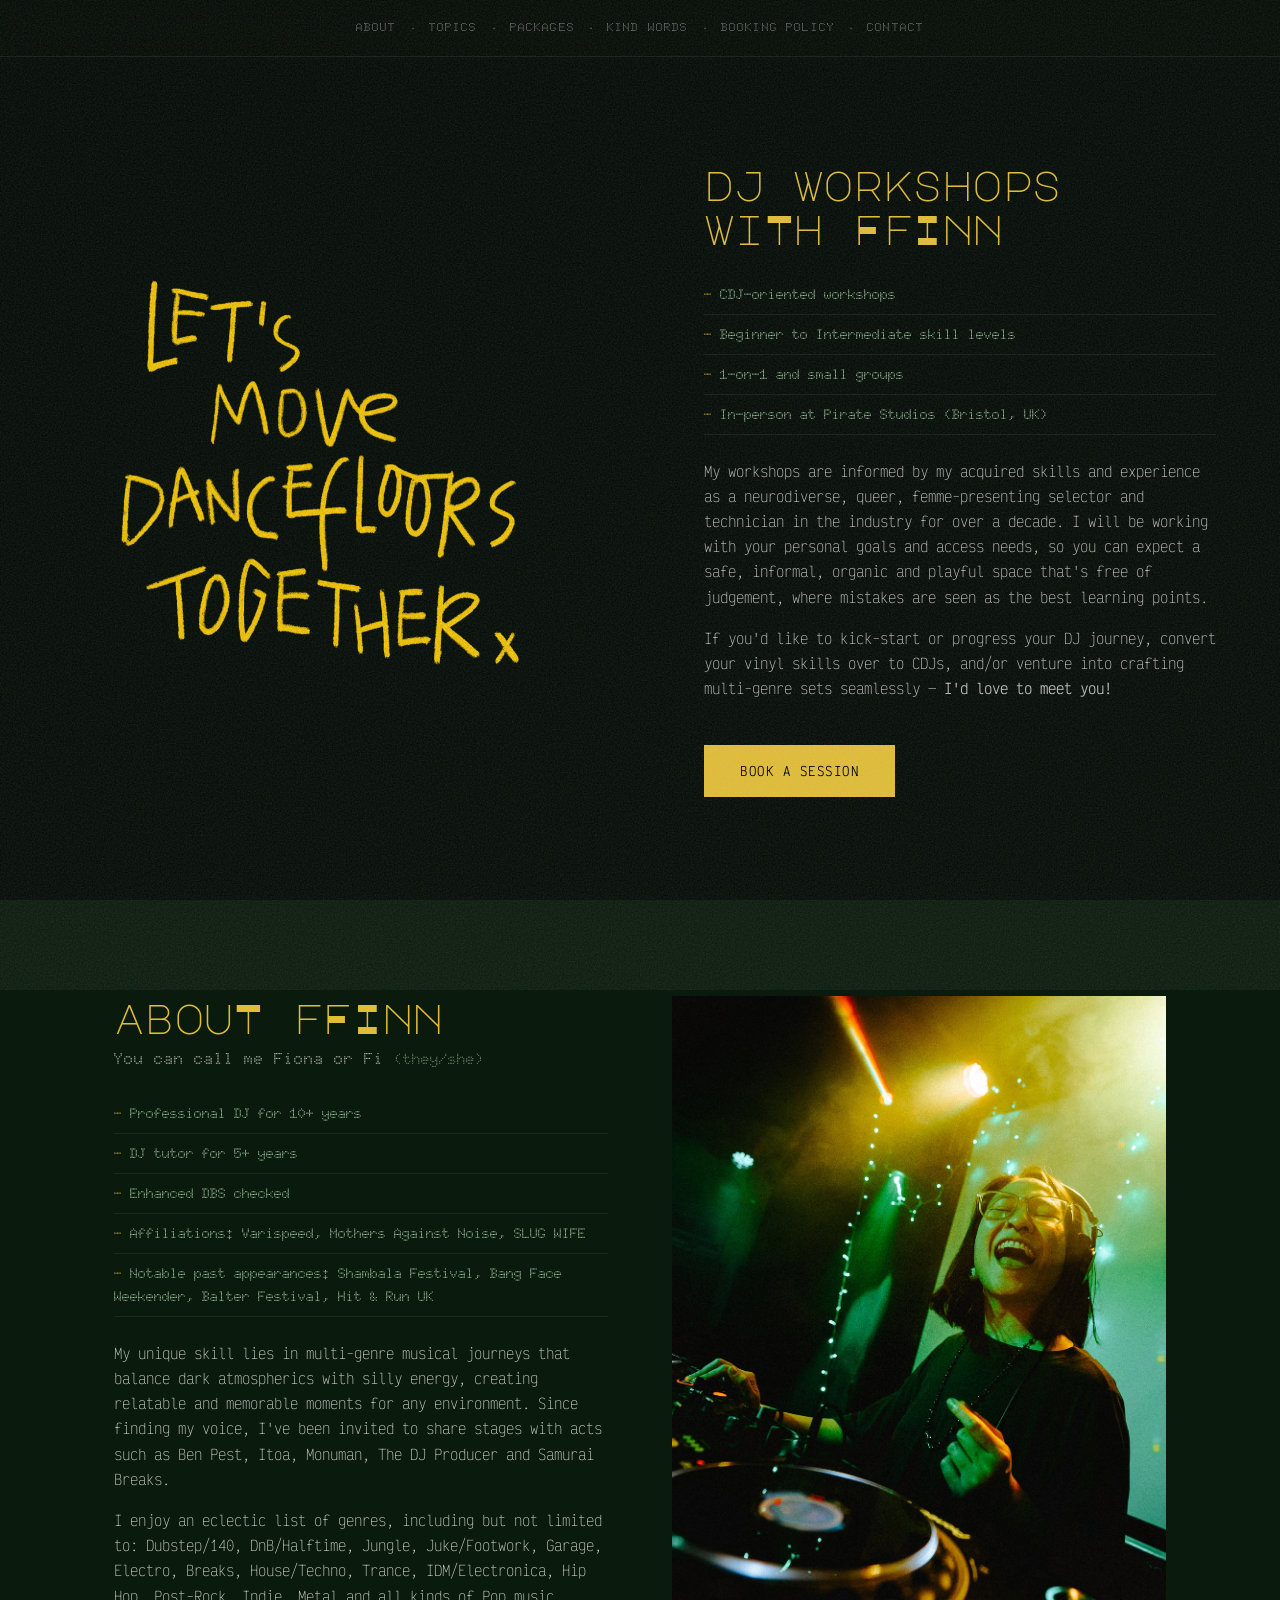
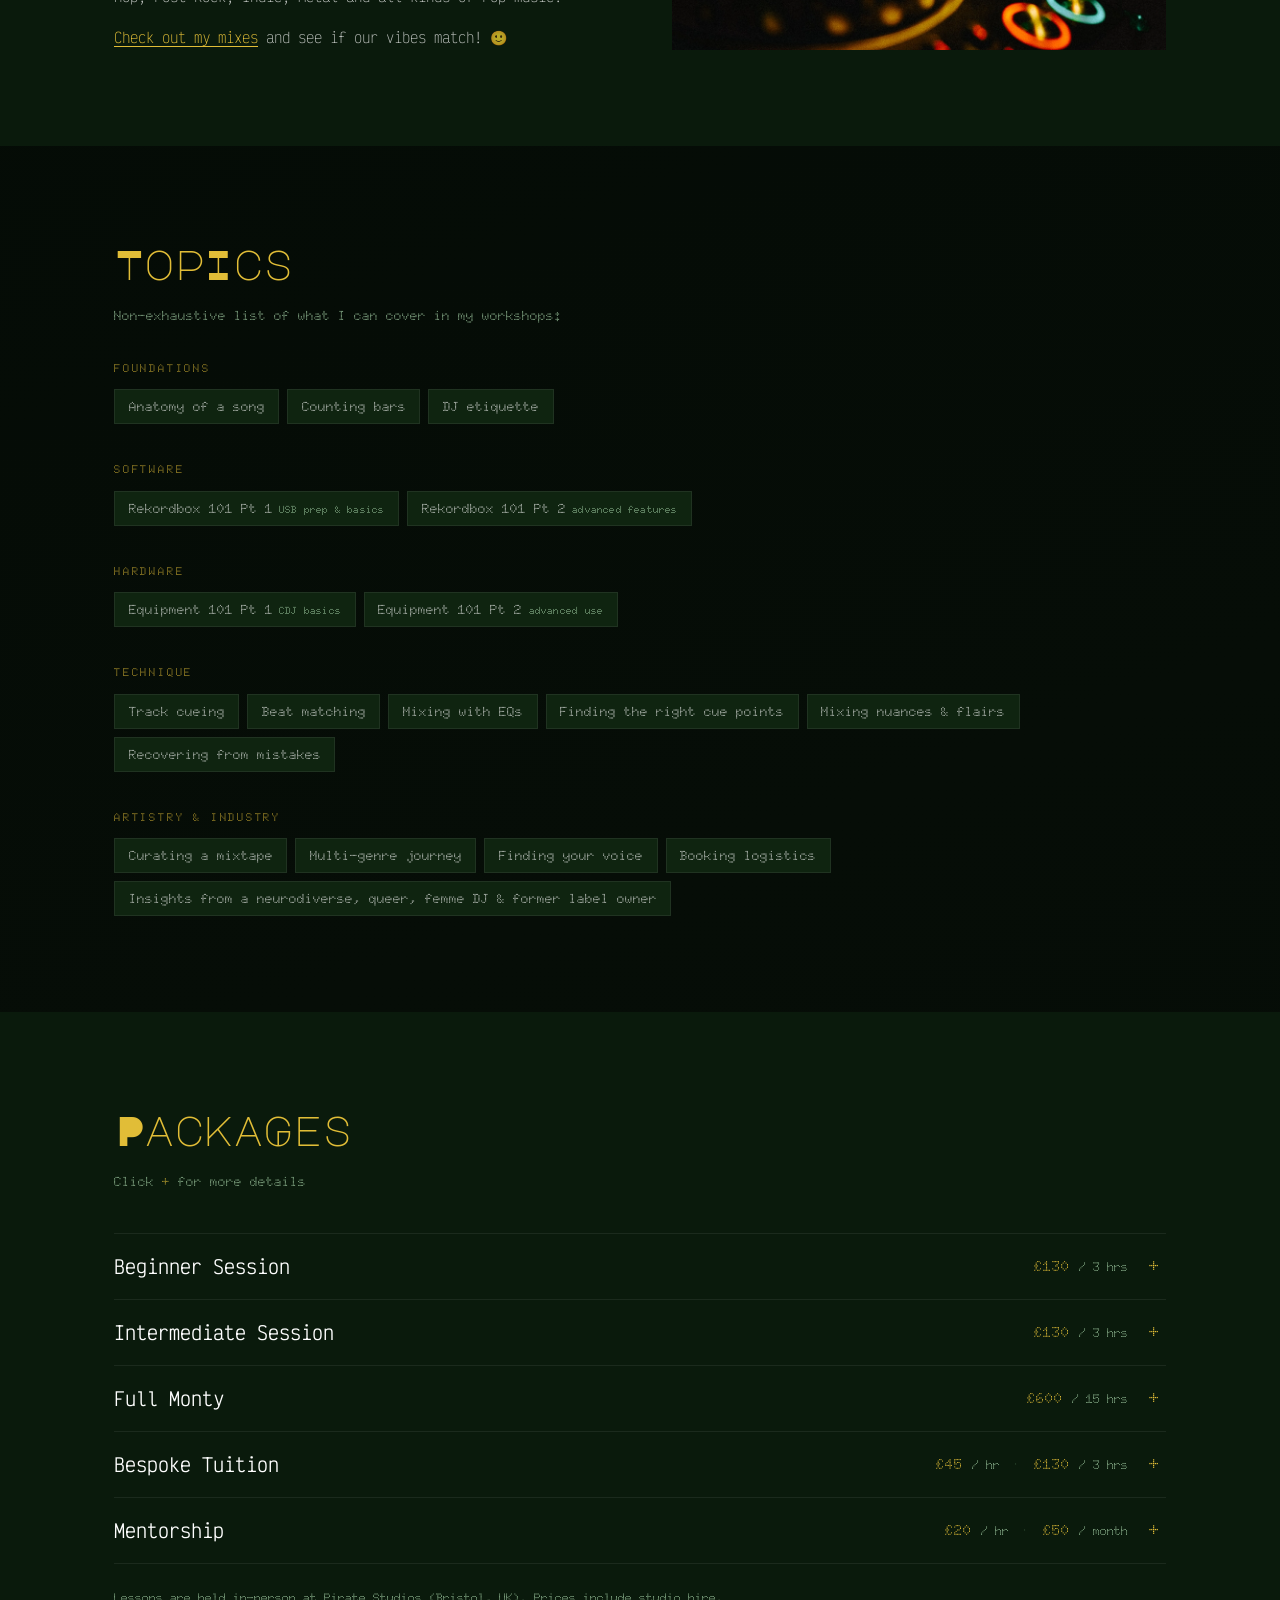
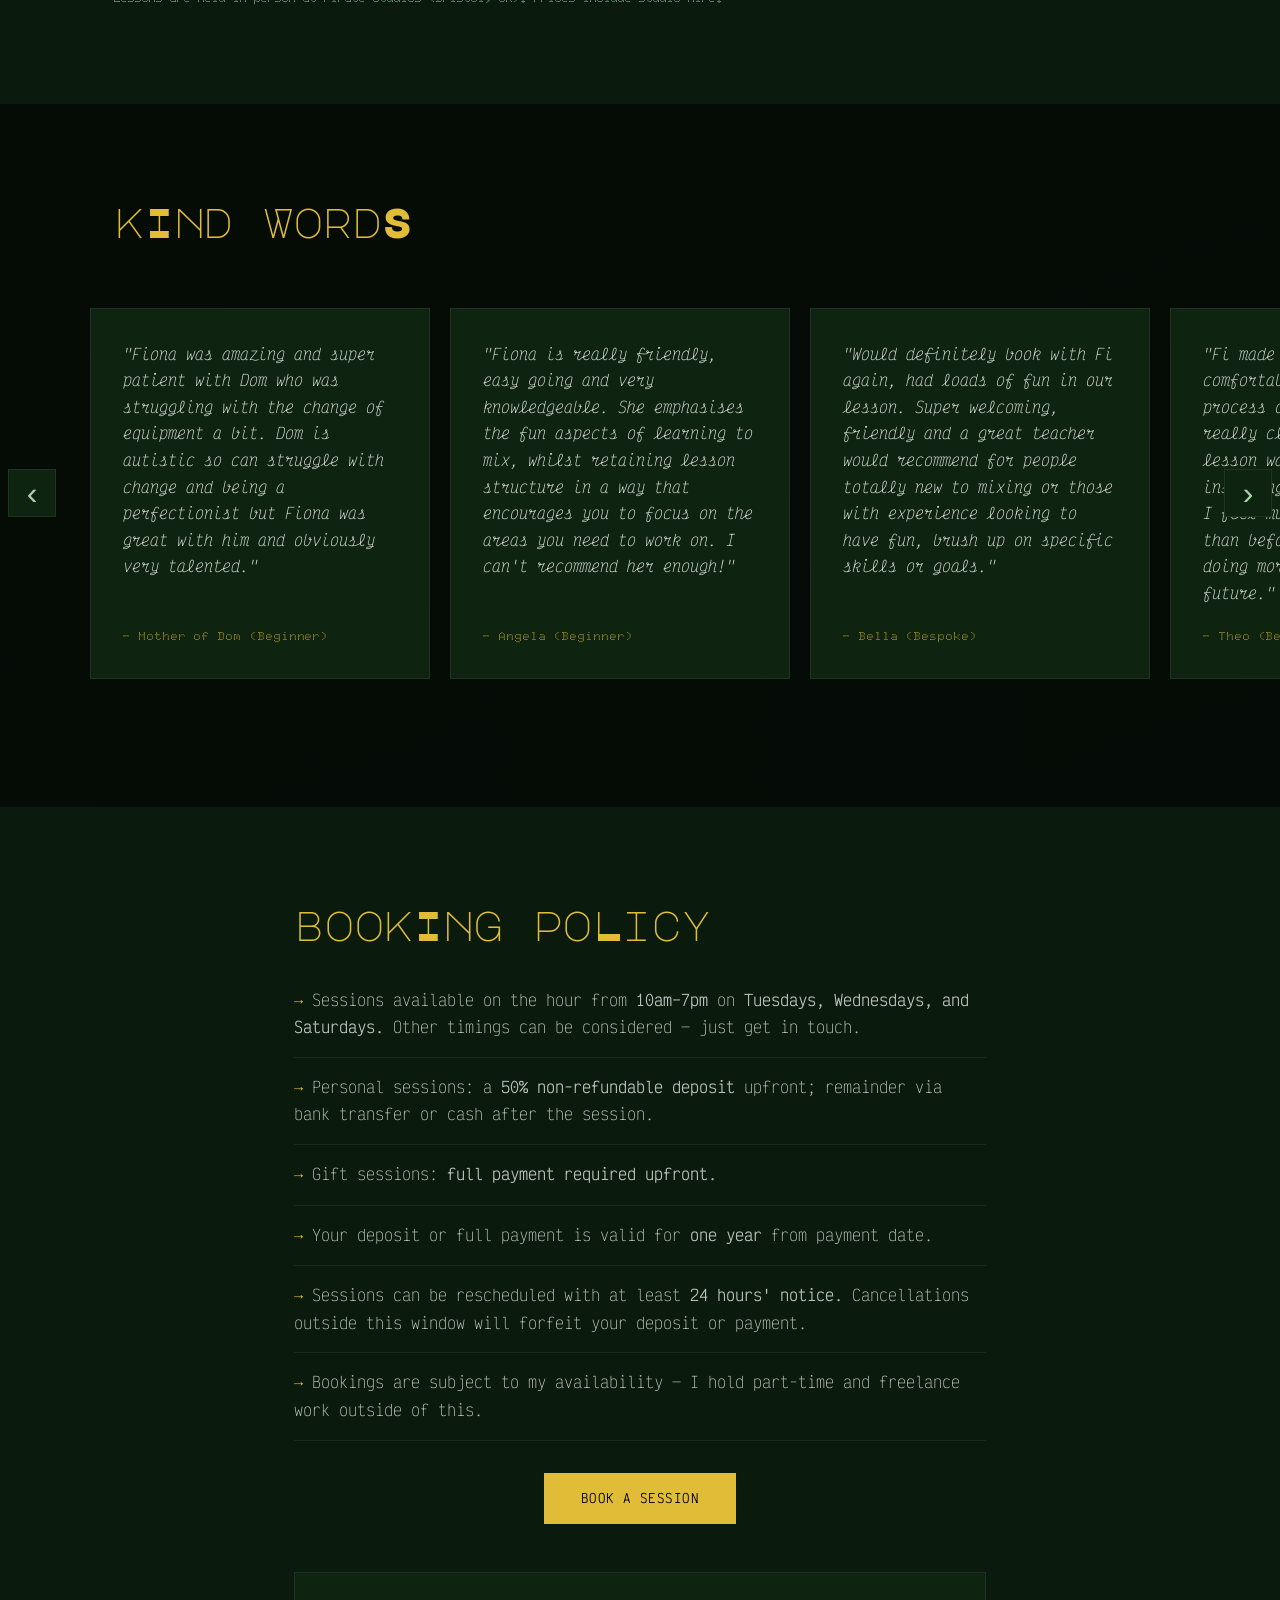
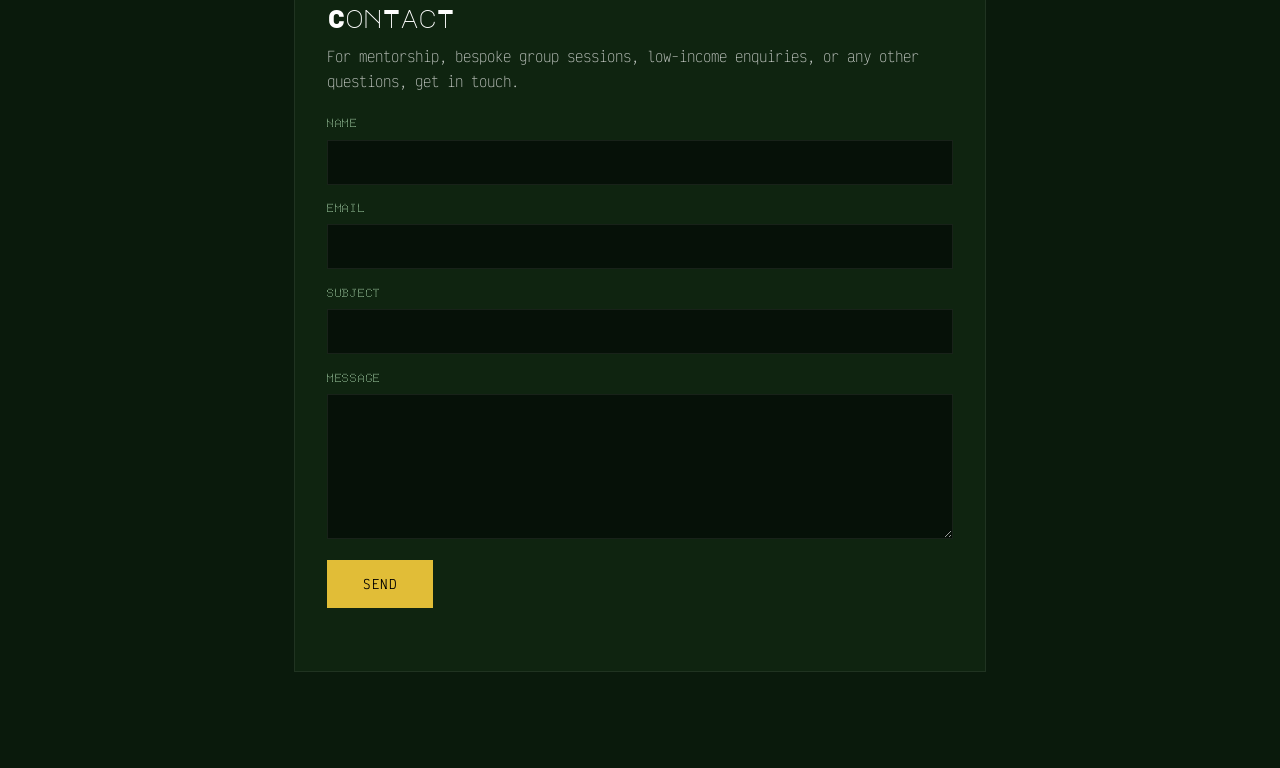
==== commit 485a0e3d: "chore: apply fiona content feedback on contact and location lines" ====
--- a/letsmove.html
+++ b/letsmove.html
@@ -58,7 +58,7 @@
             <li>CDJ-oriented workshops</li>
             <li>Beginner to Intermediate skill levels</li>
             <li>1-on-1 and small groups</li>
-            <li>In-person at Pirate Studios <span class="mobile-break-sep">/</span> (Bristol, UK)</li>
+            <li>In-person at Pirate Studios <span class="mobile-break-bristol">(Bristol, UK)</span></li>
           </ul>
           <p class="body-copy">My workshops are informed by my acquired skills and experience as a neurodiverse, queer, femme-presenting selector and technician in the industry for over a decade. I will be working with your personal goals and access needs, so you can expect a safe, informal, organic and playful space that's free of judgement, where mistakes are seen as the best learning points.</p>
           <p class="body-copy">If you'd like to kick-start or progress your DJ journey, convert your vinyl skills over to CDJs, and/or venture into crafting multi-genre sets seamlessly — <strong>I'd love to meet you!</strong></p>
@@ -290,7 +290,7 @@
 
       </div><!-- /accordion -->
 
-      <p class="footnote">Lessons are held in-person at Pirate Studios <span class="mobile-break-sep">/</span> (Bristol, UK). Prices include studio hire.</p>
+      <p class="footnote">Lessons are held in-person at Pirate Studios (Bristol, UK). Prices include studio hire.</p>
     </div>
   </section>
 
@@ -323,7 +323,7 @@
         </div>
         <div class="review-card">
           <p class="review-body">"Fiona was an instrumental part of the beginning of my journey — they helped me understand club equipment, find courage and confidence to navigate all of it with less anxiety!"</p>
-          <p class="review-attr">— Lily / DJ Osu (Beginner)</p>
+          <p class="review-attr">— Lily (Beginner)</p>
         </div>
       </div>
       <button class="review-nav review-nav-next" aria-label="Next testimonial">›</button>
@@ -352,10 +352,10 @@
 
       <div class="contact-section" id="contact">
         <h3 class="contact-heading">ConTacT</h3>
-        <p class="body-copy">For mentorship, bespoke group sessions, low-income enquiries, or any other questions, send me a message here.</p>
+        <p class="body-copy">For mentorship, bespoke group sessions, low-income enquiries, or any other questions, get in touch.</p>
         <form class="contact-form" id="contactForm" novalidate>
           <input type="hidden" name="submittedAt" id="submittedAt" />
-          <input type="text" name="company" id="company" tabindex="-1" autocomplete="off" aria-hidden="true" class="hp-field" />
+          <input type="text" name="company" id="company" tabindex="-1" autocomplete="off" aria-hidden="true" class="hp-field" style="position:absolute;left:-10000px;top:auto;width:1px;height:1px;opacity:0;pointer-events:none;" />
           <label>
             <span>Name</span>
             <input type="text" name="name" required />
@@ -375,7 +375,6 @@
           <button type="submit" class="btn btn-primary">Send</button>
         </form>
         <p class="contact-status" id="contactStatus" role="status" aria-live="polite"></p>
-        <p class="contact-signoff">From Fiona</p>
       </div>
 
       <script type="text/javascript" src="https://assets.calendly.com/assets/external/widget.js" async></script>
--- a/style.css
+++ b/style.css
@@ -143,6 +143,10 @@
   display: inline;
 }
 
+.mobile-break-bristol {
+  display: inline;
+}
+
 /* Muted text */
 .muted      { color: var(--text-muted); font-weight: 400; }
 .body-copy  { color: rgba(255,255,255,0.72); line-height: 1.8; }
@@ -627,13 +631,16 @@
   margin-top: 1.25rem;
 }
 
-.hp-field {
-  position: absolute;
-  left: -10000px;
-  width: 1px;
-  height: 1px;
-  opacity: 0;
-  pointer-events: none;
+.contact-form input.hp-field {
+  position: absolute !important;
+  left: -10000px !important;
+  top: auto !important;
+  width: 1px !important;
+  height: 1px !important;
+  opacity: 0 !important;
+  pointer-events: none !important;
+  padding: 0 !important;
+  border: 0 !important;
 }
 
 .contact-form label {
@@ -949,4 +956,8 @@
   .mobile-break-sep {
     display: block;
   }
-}
+
+  .mobile-break-bristol {
+    display: block;
+  }
+}
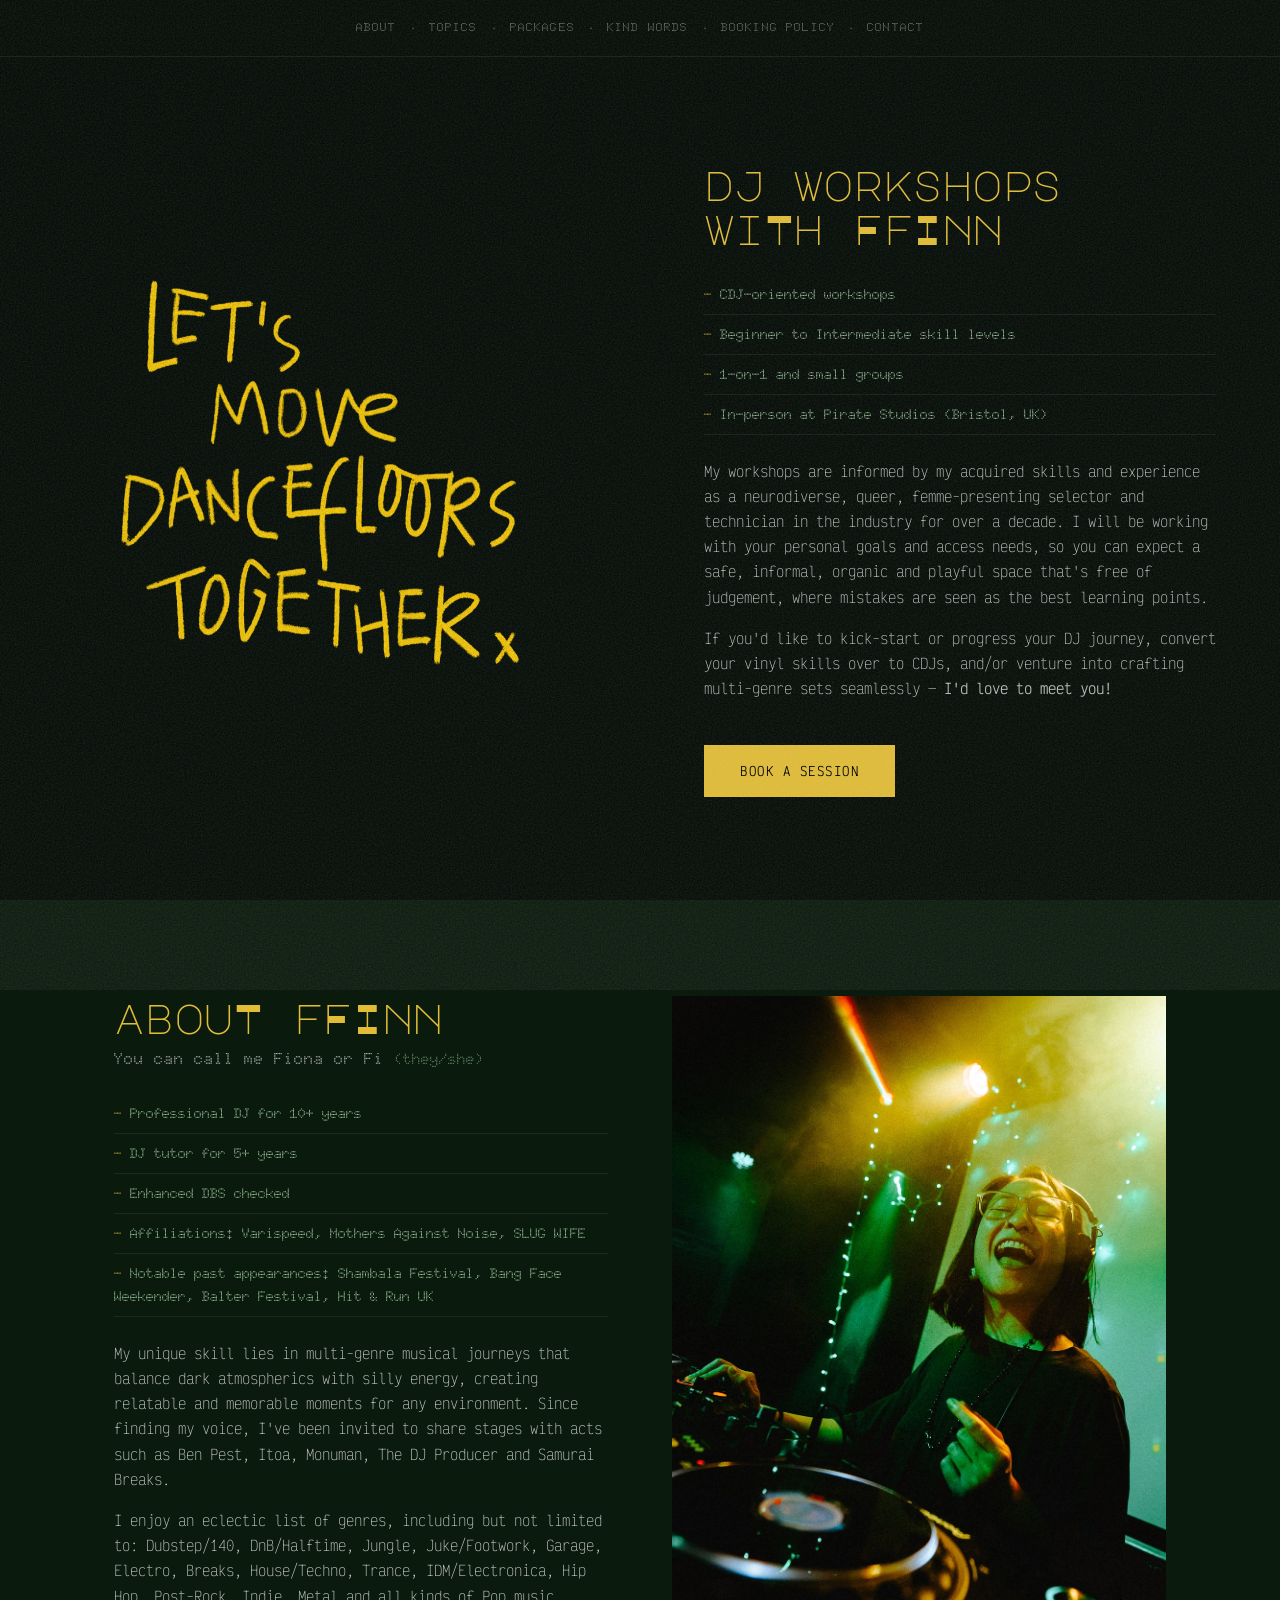
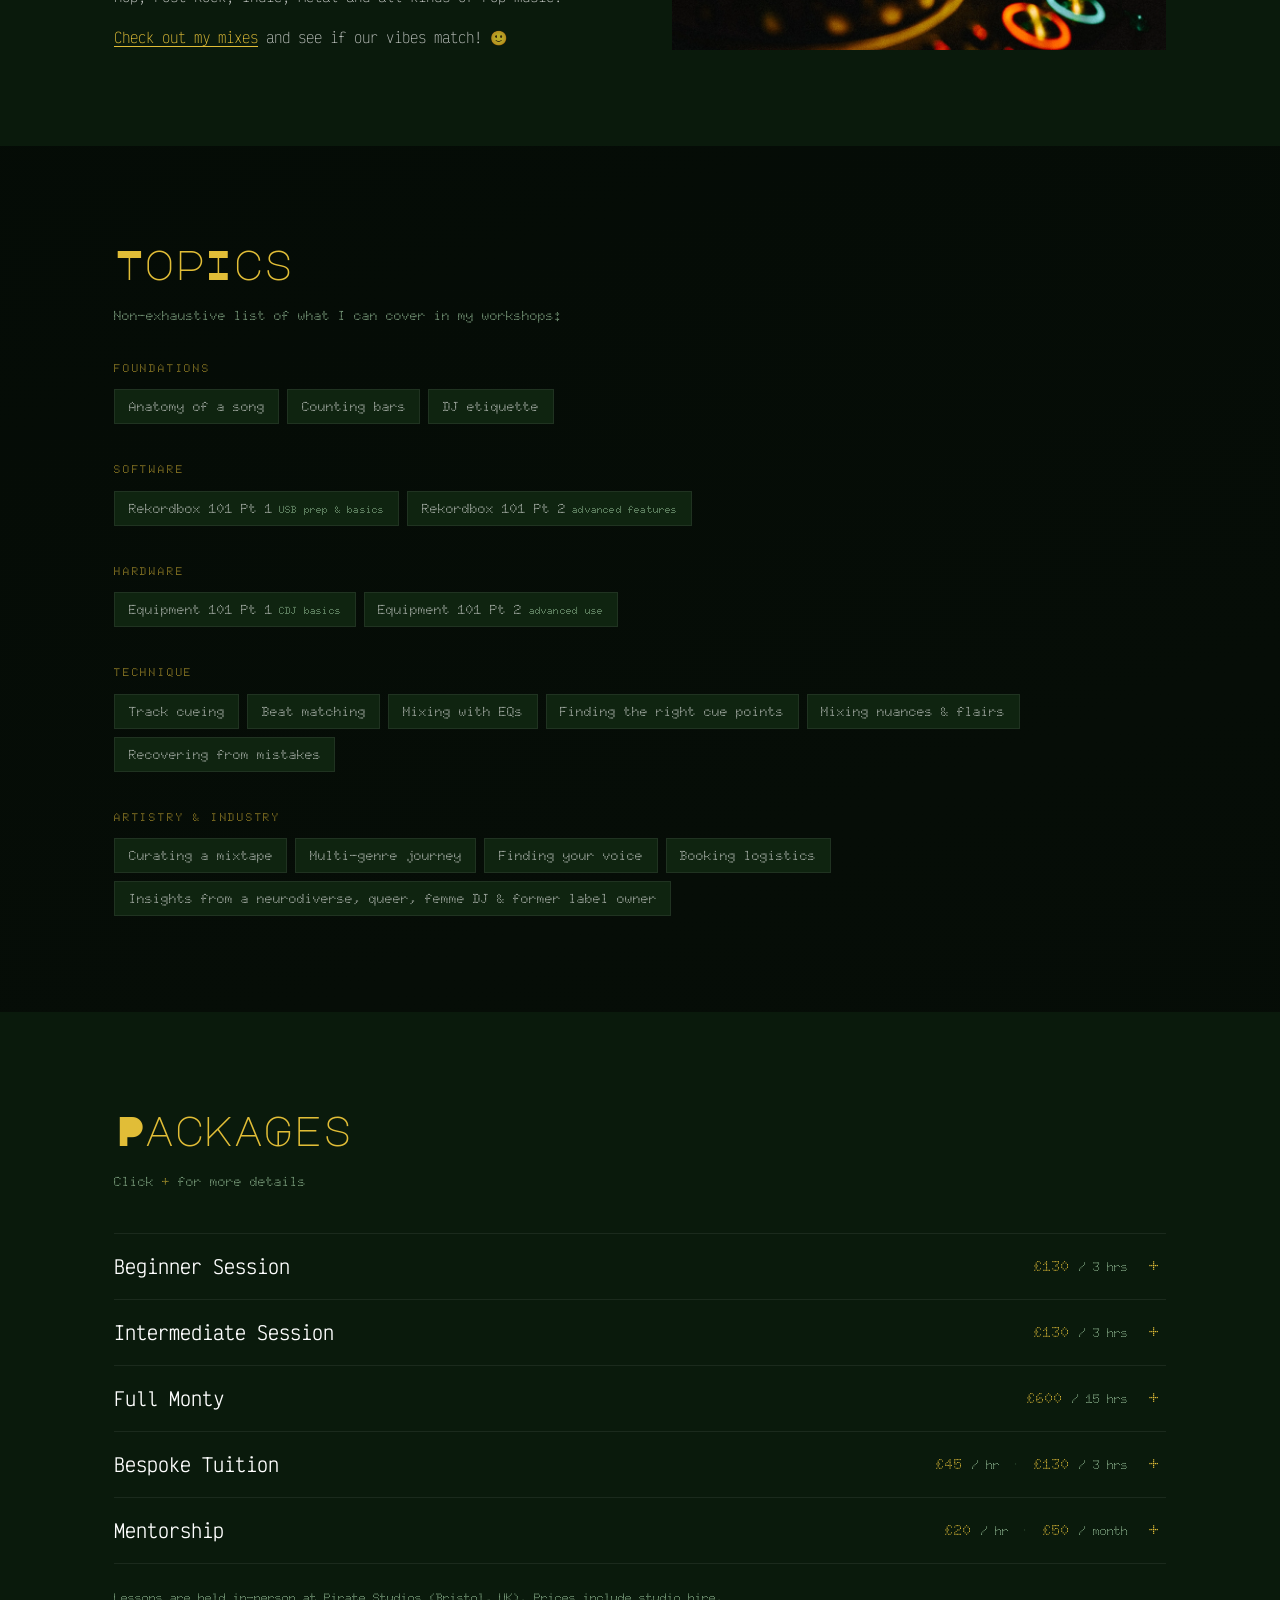
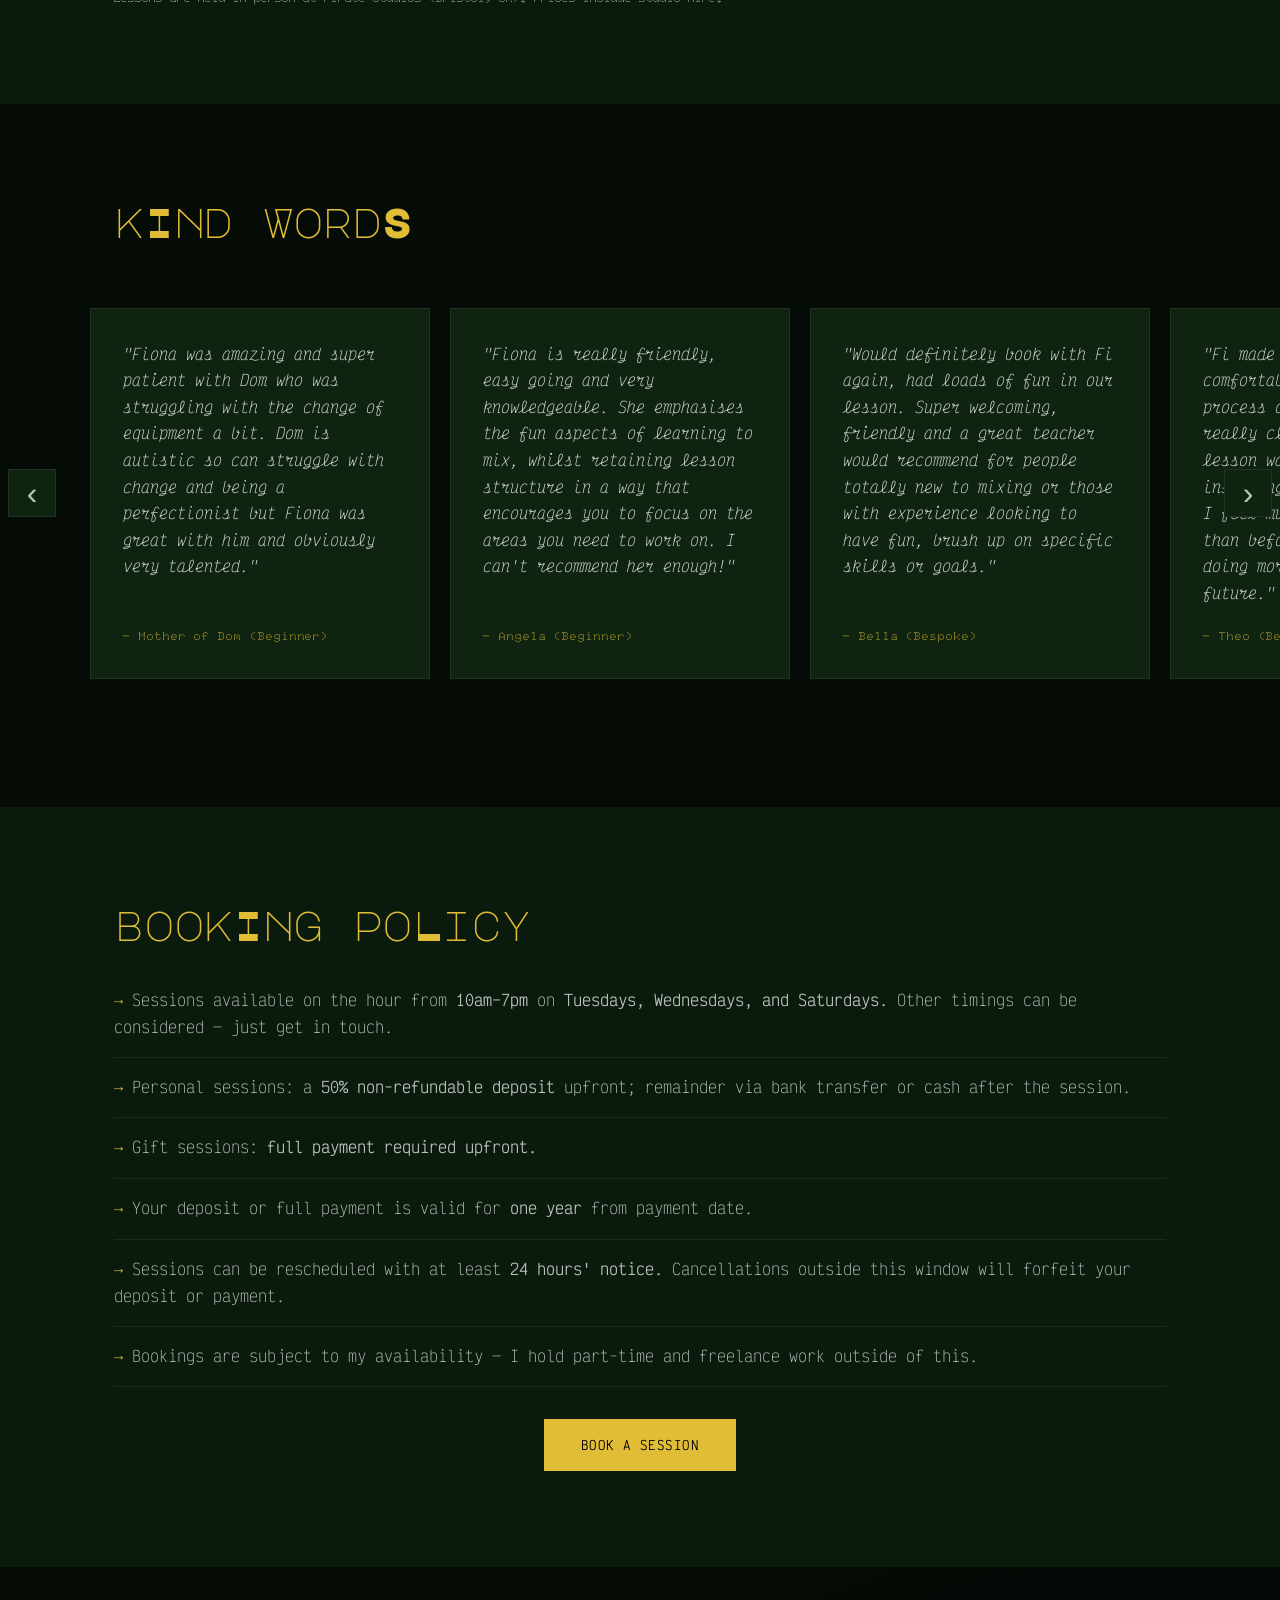
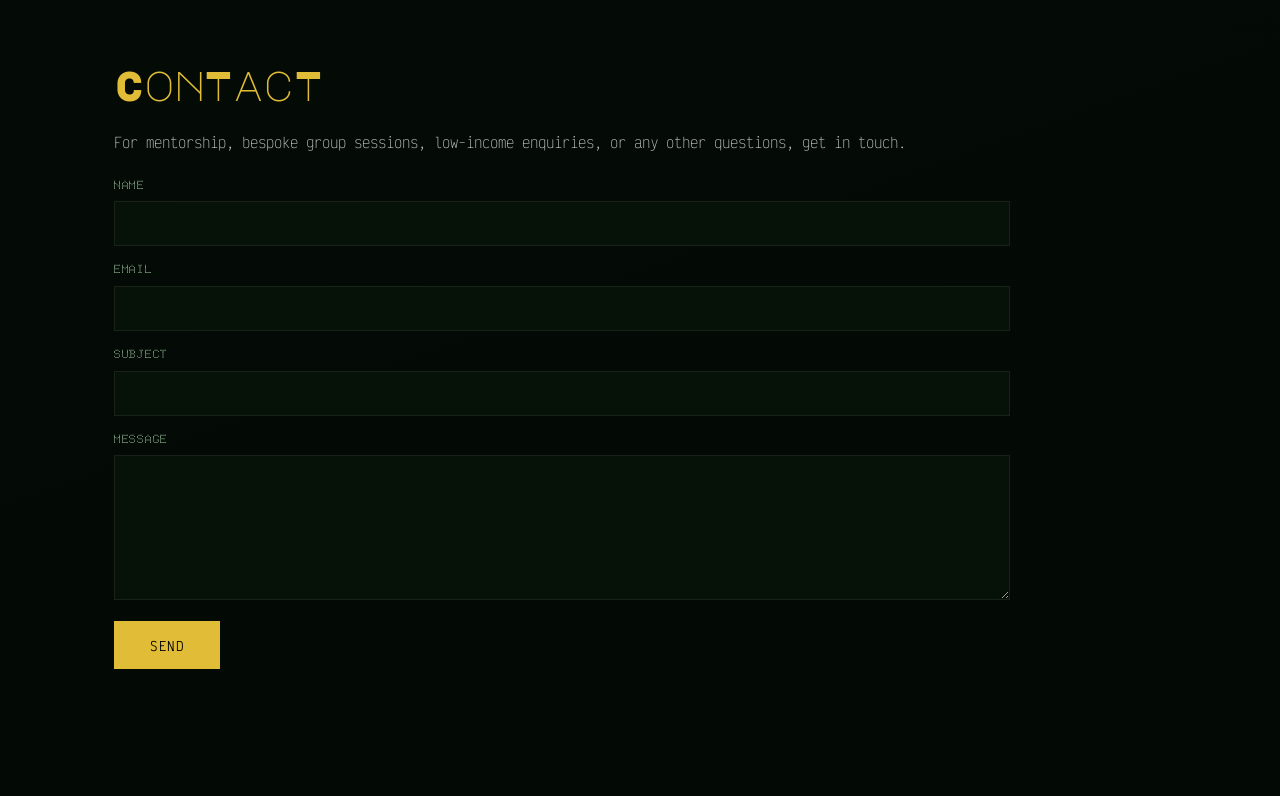
==== commit 419a8842: "refactor: split contact into its own full-width section" ====
--- a/letsmove.html
+++ b/letsmove.html
@@ -334,7 +334,7 @@
        BOOKING
   ════════════════════════════════════════ -->
   <section class="section section-alt reveal" id="booking">
-    <div class="container container-narrow">
+    <div class="container">
       <h2 class="section-heading-accent">bookIng poLicy</h2>
 
       <ul class="policy-list">
@@ -349,9 +349,14 @@
       <div class="booking-cta">
         <a href="" onclick="Calendly.initPopupWidget({url:'https://calendly.com/ffinn/dj-3hr?hide_gdpr_banner=1&background_color=060D07&text_color=ffffff&primary_color=E1BD37'});return false;" class="btn btn-primary">Book a Session</a>
       </div>
-
-      <div class="contact-section" id="contact">
-        <h3 class="contact-heading">ConTacT</h3>
+      <script type="text/javascript" src="https://assets.calendly.com/assets/external/widget.js" async></script>
+    </div>
+  </section>
+
+  <section class="section reveal" id="contact">
+    <div class="container">
+      <h2 class="section-heading-accent">ConTacT</h2>
+      <div class="contact-section">
         <p class="body-copy">For mentorship, bespoke group sessions, low-income enquiries, or any other questions, get in touch.</p>
         <form class="contact-form" id="contactForm" novalidate>
           <input type="hidden" name="submittedAt" id="submittedAt" />
@@ -376,8 +381,6 @@
         </form>
         <p class="contact-status" id="contactStatus" role="status" aria-live="polite"></p>
       </div>
-
-      <script type="text/javascript" src="https://assets.calendly.com/assets/external/widget.js" async></script>
     </div>
   </section>
 
--- a/style.css
+++ b/style.css
@@ -613,16 +613,8 @@
 }
 
 .contact-section {
-  margin-top: 3rem;
-  padding: 2rem;
-  background: var(--bg-raised);
-  border: 1px solid var(--border);
-}
-
-.contact-heading {
-  font-family: var(--font-heading);
-  font-size: clamp(1.2rem, 3vw, 1.6rem);
-  margin-bottom: 0.75rem;
+  margin-top: 1.5rem;
+  max-width: 56rem;
 }
 
 .contact-form {
@@ -683,15 +675,6 @@
   justify-self: start;
   margin-top: 0.4rem;
 }
-
-.contact-signoff {
-  margin-top: 1rem;
-  font-family: var(--font-mono);
-  font-weight: 600;
-  font-size: 0.78rem;
-  color: var(--text-muted);
-}
-
 .contact-status {
   min-height: 1.2rem;
   margin-top: 0.75rem;
@@ -907,7 +890,7 @@
   .acc-price { font-size: 0.75rem; }
 
   .contact-section {
-    padding: 1.5rem;
+    margin-top: 1.25rem;
   }
 
   .back-to-top { bottom: 1.25rem; right: 1.25rem; }
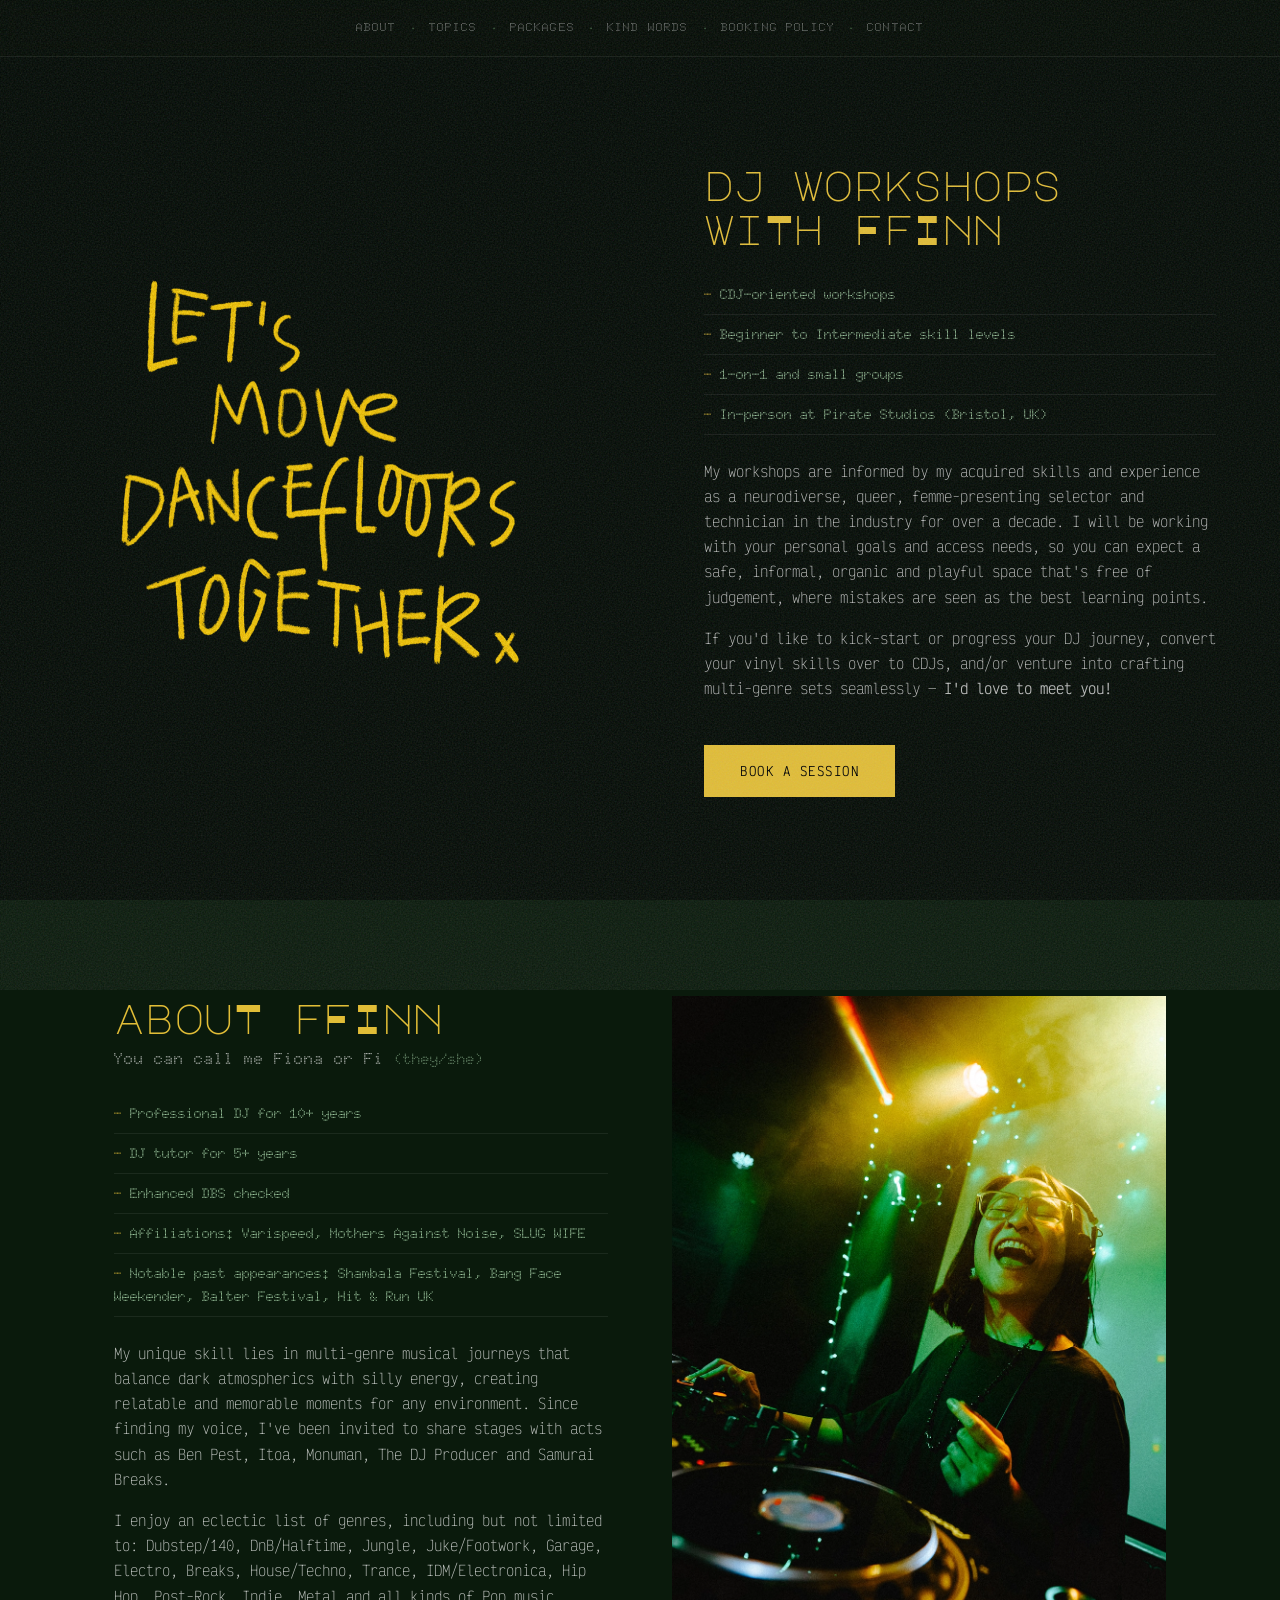
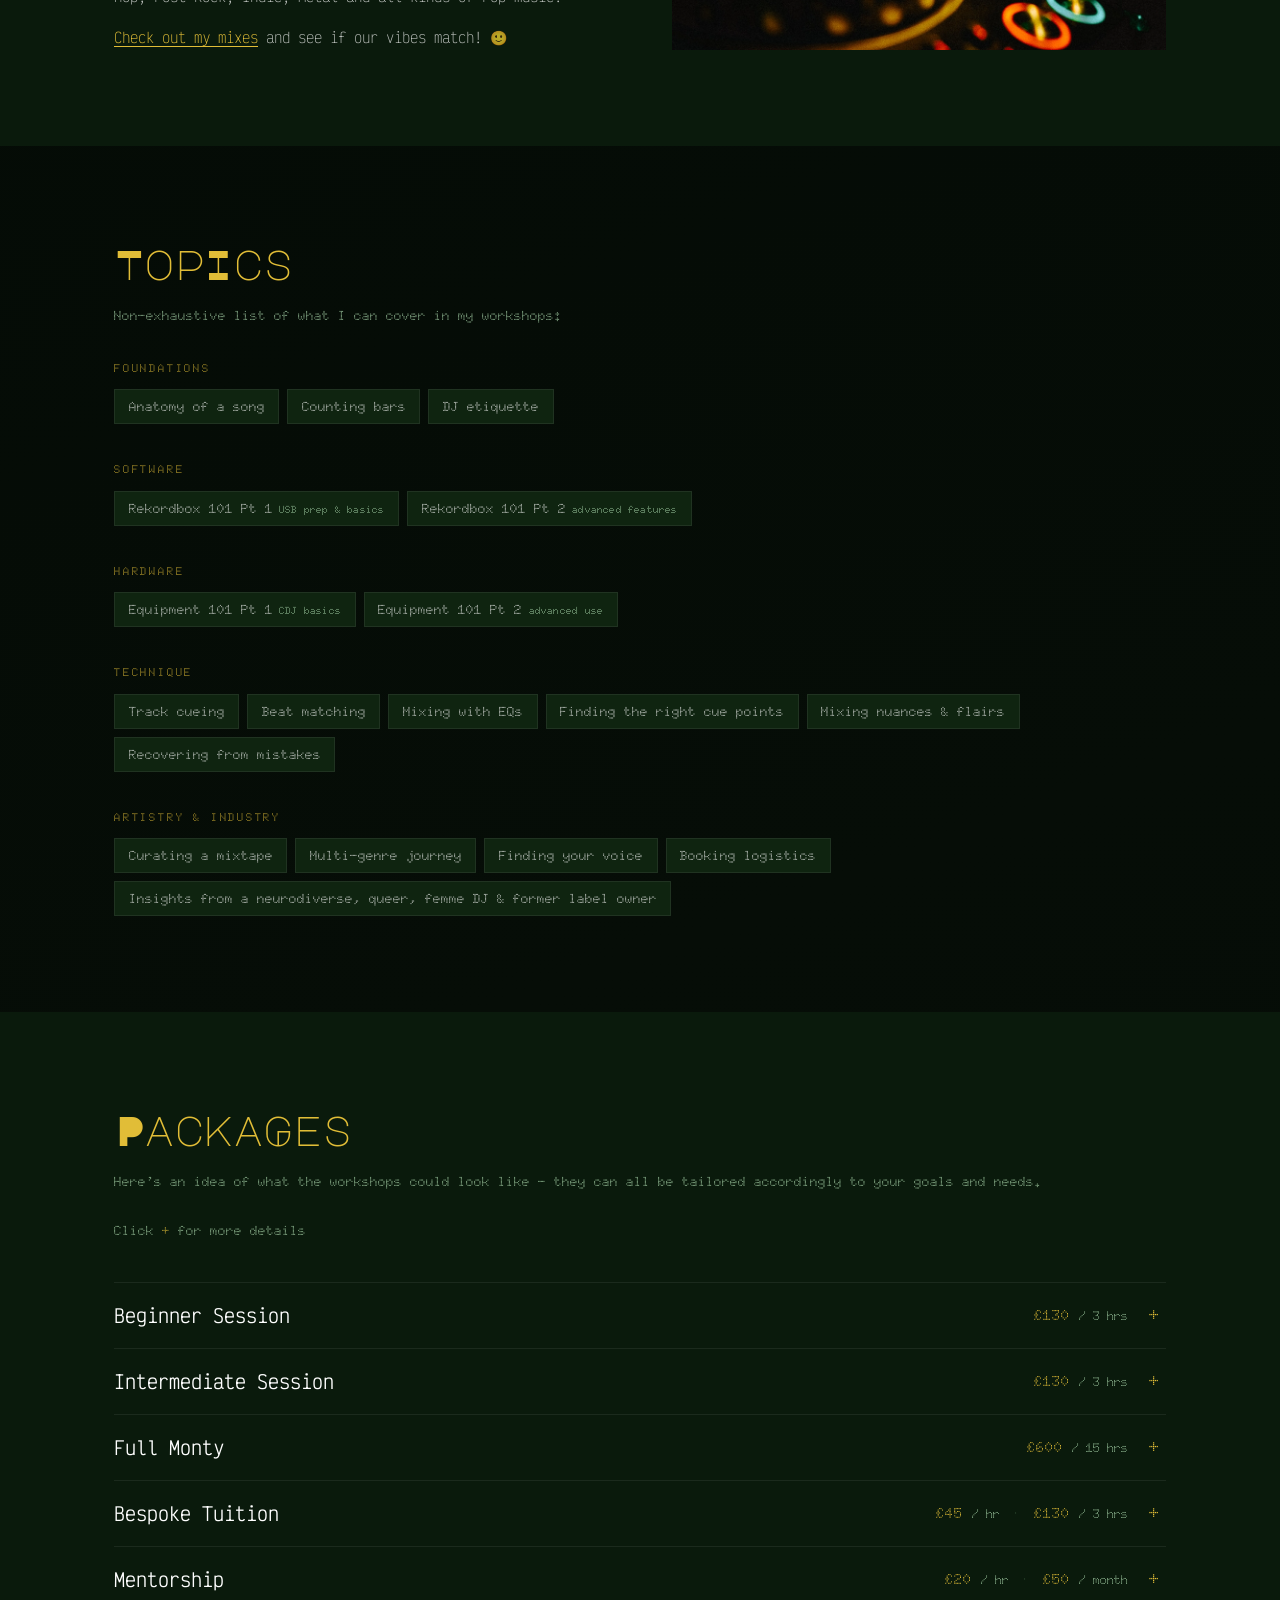
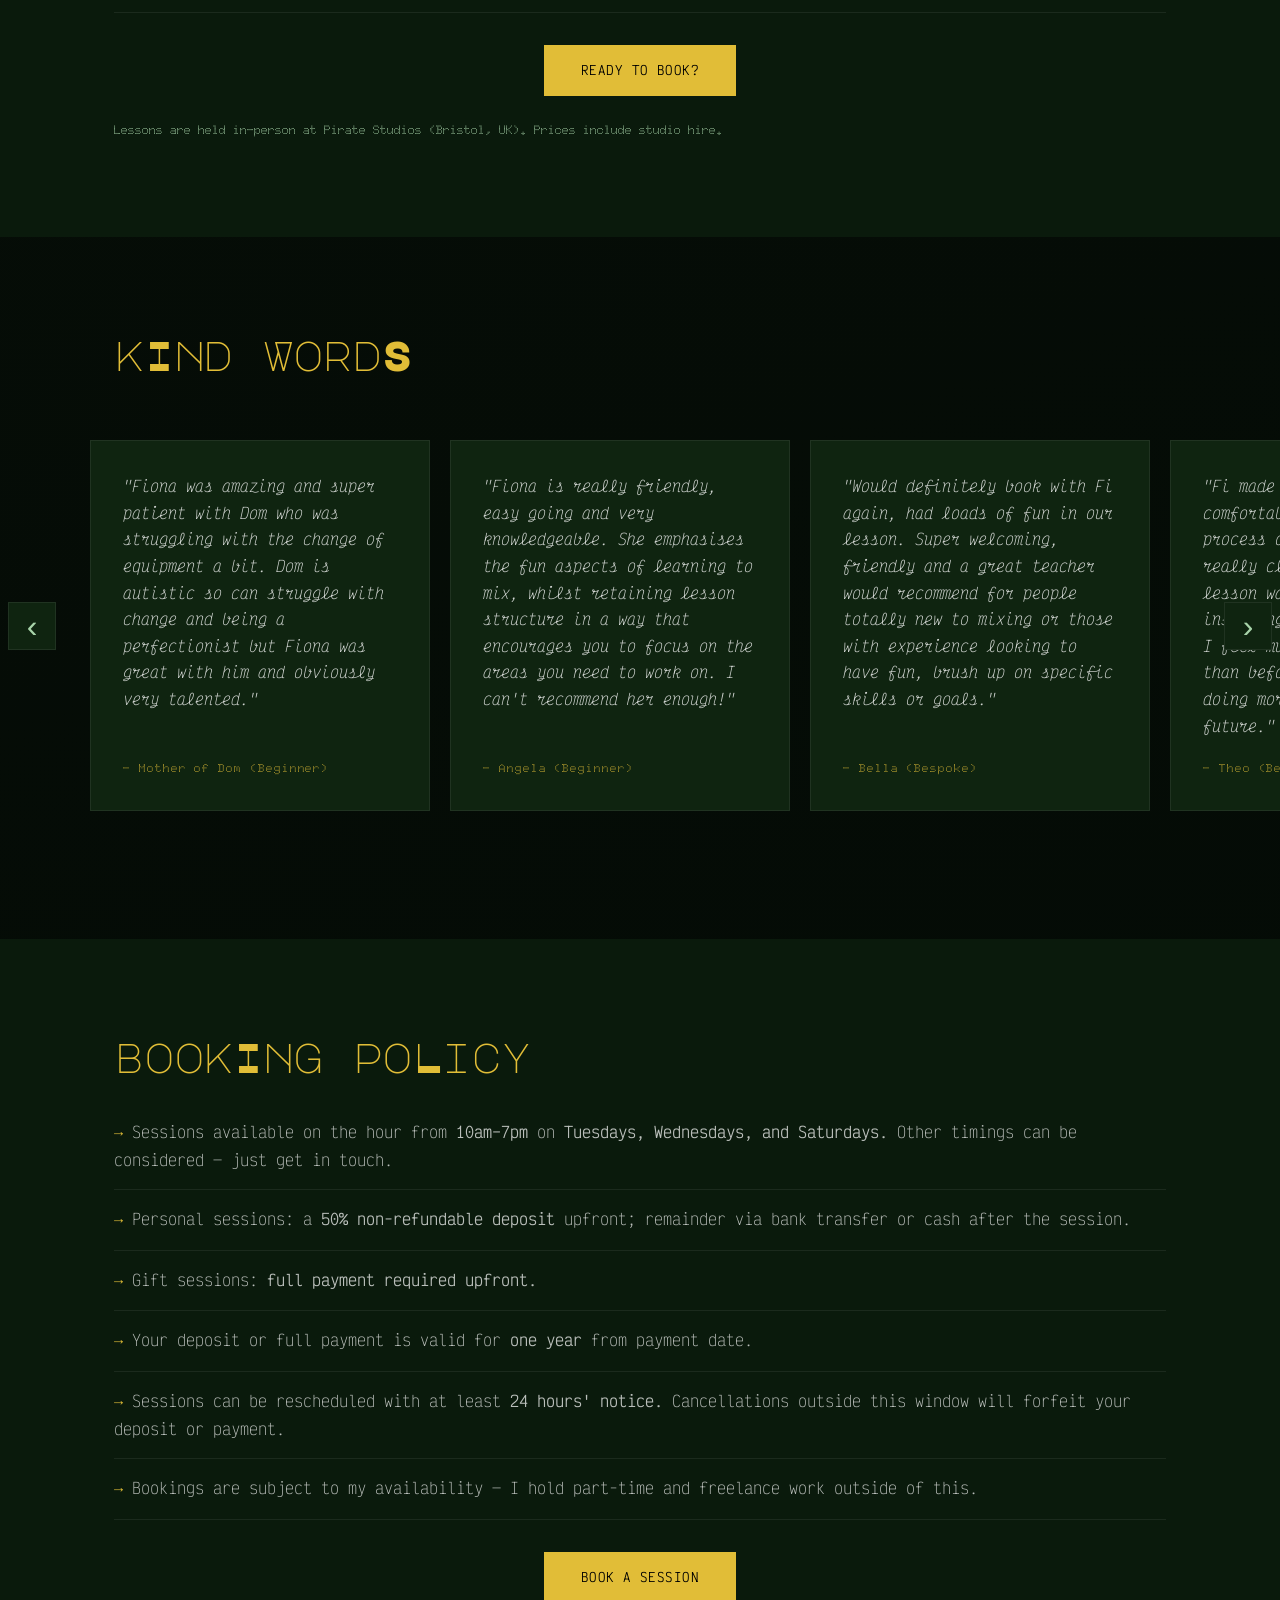
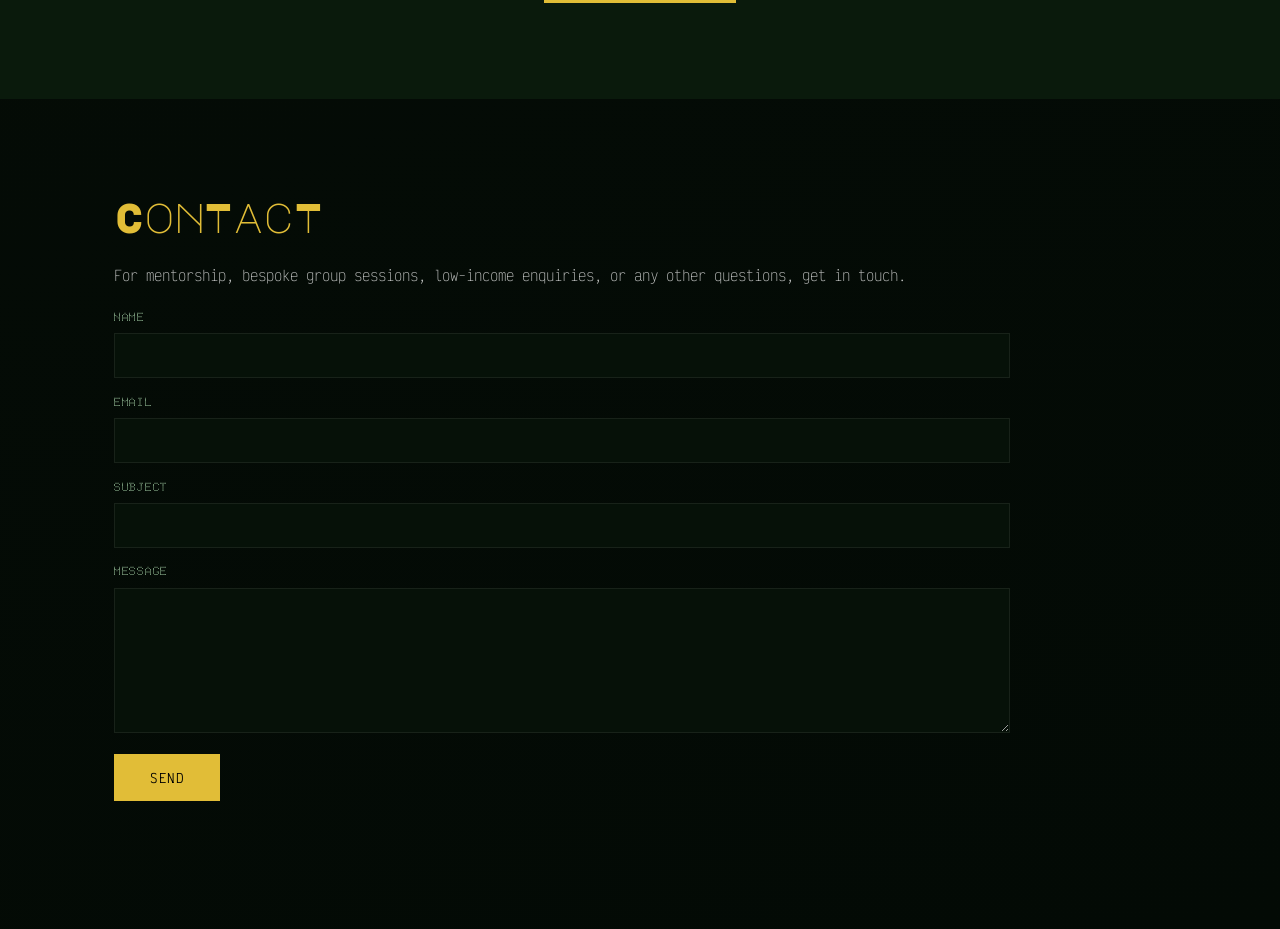
==== commit b202f572: "[verified] update FFINN workshop booking copy and CTAs" ====
--- a/letsmove.html
+++ b/letsmove.html
@@ -62,7 +62,7 @@
           </ul>
           <p class="body-copy">My workshops are informed by my acquired skills and experience as a neurodiverse, queer, femme-presenting selector and technician in the industry for over a decade. I will be working with your personal goals and access needs, so you can expect a safe, informal, organic and playful space that's free of judgement, where mistakes are seen as the best learning points.</p>
           <p class="body-copy">If you'd like to kick-start or progress your DJ journey, convert your vinyl skills over to CDJs, and/or venture into crafting multi-genre sets seamlessly — <strong>I'd love to meet you!</strong></p>
-          <a href="" onclick="Calendly.initPopupWidget({url:'https://calendly.com/ffinn/dj-3hr?hide_gdpr_banner=1&background_color=060D07&text_color=ffffff&primary_color=E1BD37'});return false;" class="btn btn-primary workshops-cta">Book a Session</a>
+          <a href="#booking" class="btn btn-primary workshops-cta">Book a Session</a>
         </div>
       </div>
 
@@ -165,6 +165,7 @@
   <section class="section section-alt reveal" id="packages">
     <div class="container">
       <h2 class="section-heading-accent">PackaGes</h2>
+      <p class="section-sub">Here’s an idea of what the workshops could look like — they can all be tailored accordingly to your goals and needs.</p>
       <p class="section-sub">Click <span class="inline-accent">+</span> for more details</p>
 
       <div class="accordion" role="list">
@@ -180,7 +181,7 @@
             <div class="accordion-inner">
               <p class="req"><strong>Required:</strong> Basic music theory (song anatomy &amp; counting bars).</p>
               <p>Walk away feeling <strong>house-party-ready</strong> after 1 session!</p>
-              <p>Example topics covered, tailored to your goals:</p>
+              <p>Example topics covered:</p>
               <ul>
                 <li>Rekordbox 101 Pt 1</li>
                 <li>Equipment 101 Pt 1</li>
@@ -203,7 +204,7 @@
             <div class="accordion-inner">
               <p class="req"><strong>Required:</strong> Basic music theory + beginner knowledge or substantial experience with CDJ equipment &amp; mixing.</p>
               <p>Walk away feeling <strong>booth/stage-ready</strong> after 1 session!</p>
-              <p>Example topics covered, tailored to your goals:</p>
+              <p>Example topics covered:</p>
               <ul>
                 <li>Rekordbox 101 Pt 2</li>
                 <li>Equipment 101 Pt 2</li>
@@ -289,6 +290,10 @@
         </div>
 
       </div><!-- /accordion -->
+
+      <div class="booking-cta">
+        <a href="#booking" class="btn btn-primary">Ready to book?</a>
+      </div>
 
       <p class="footnote">Lessons are held in-person at Pirate Studios (Bristol, UK). Prices include studio hire.</p>
     </div>
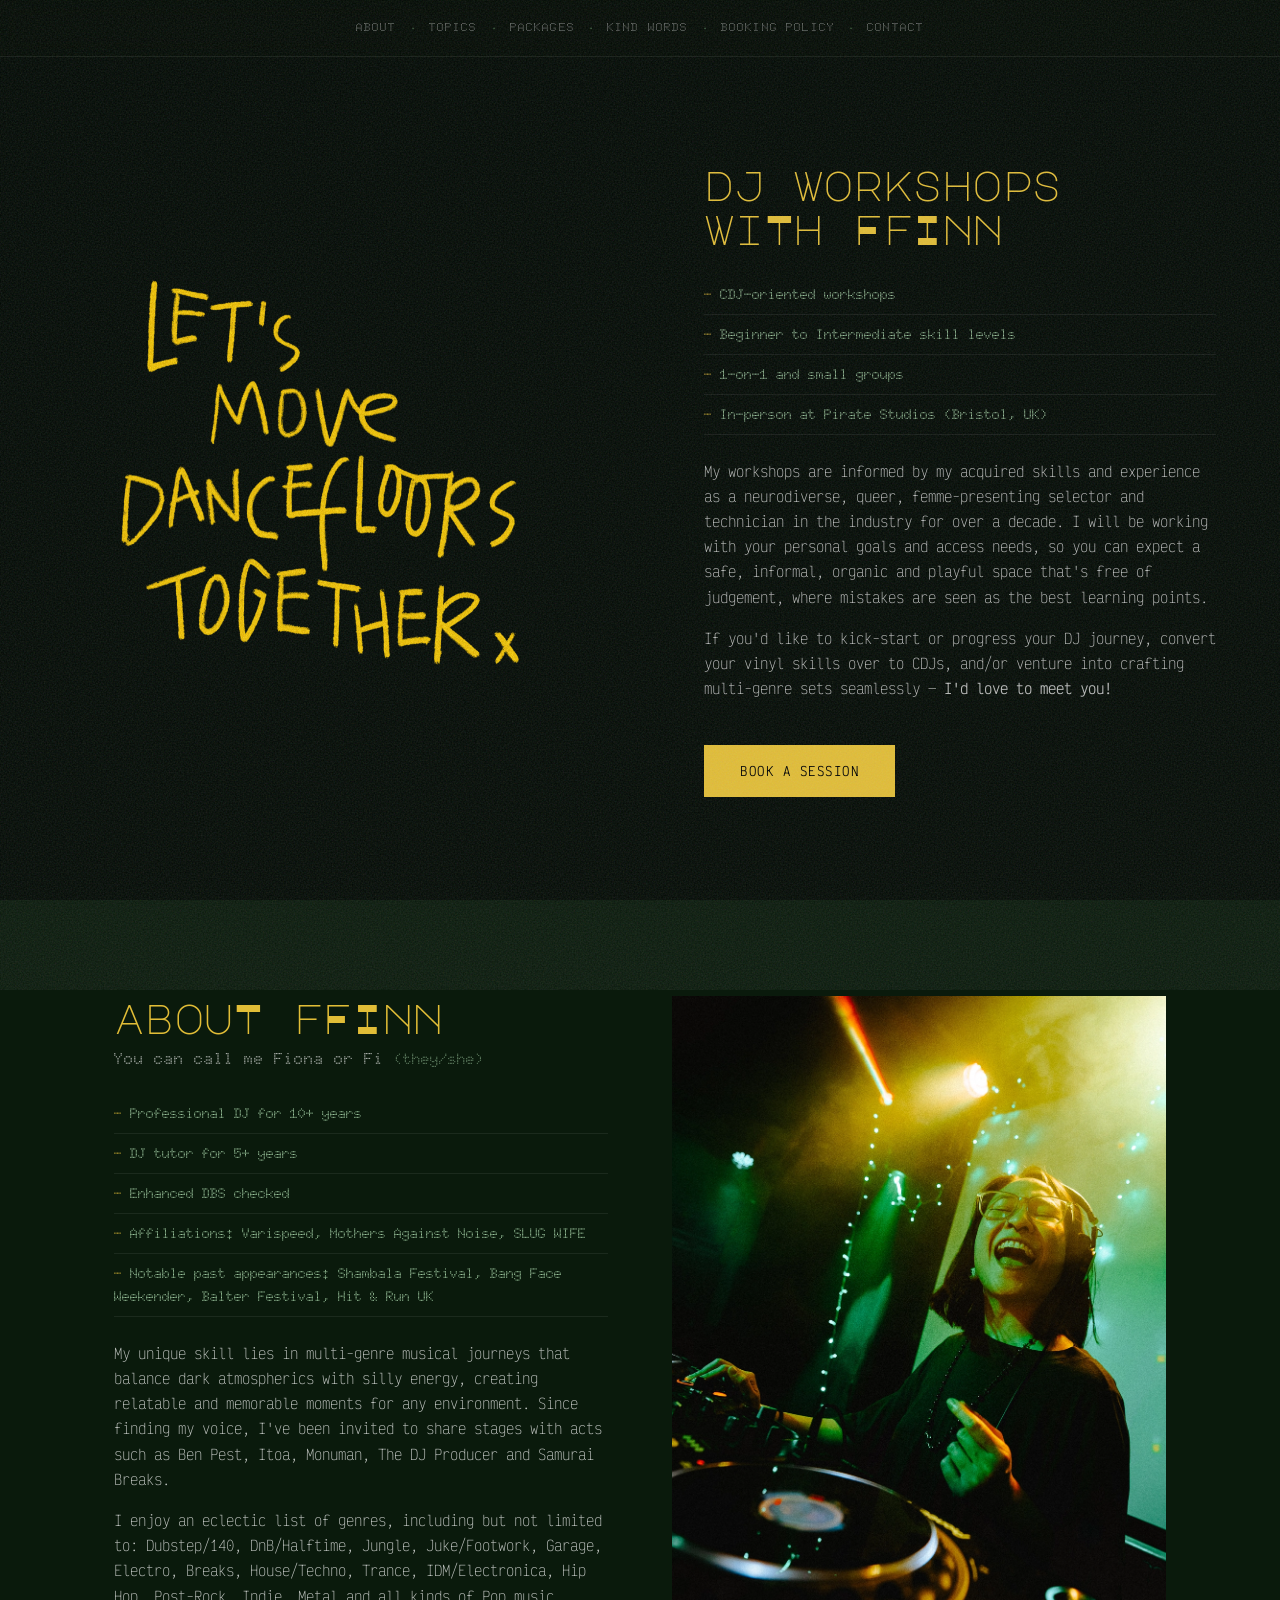
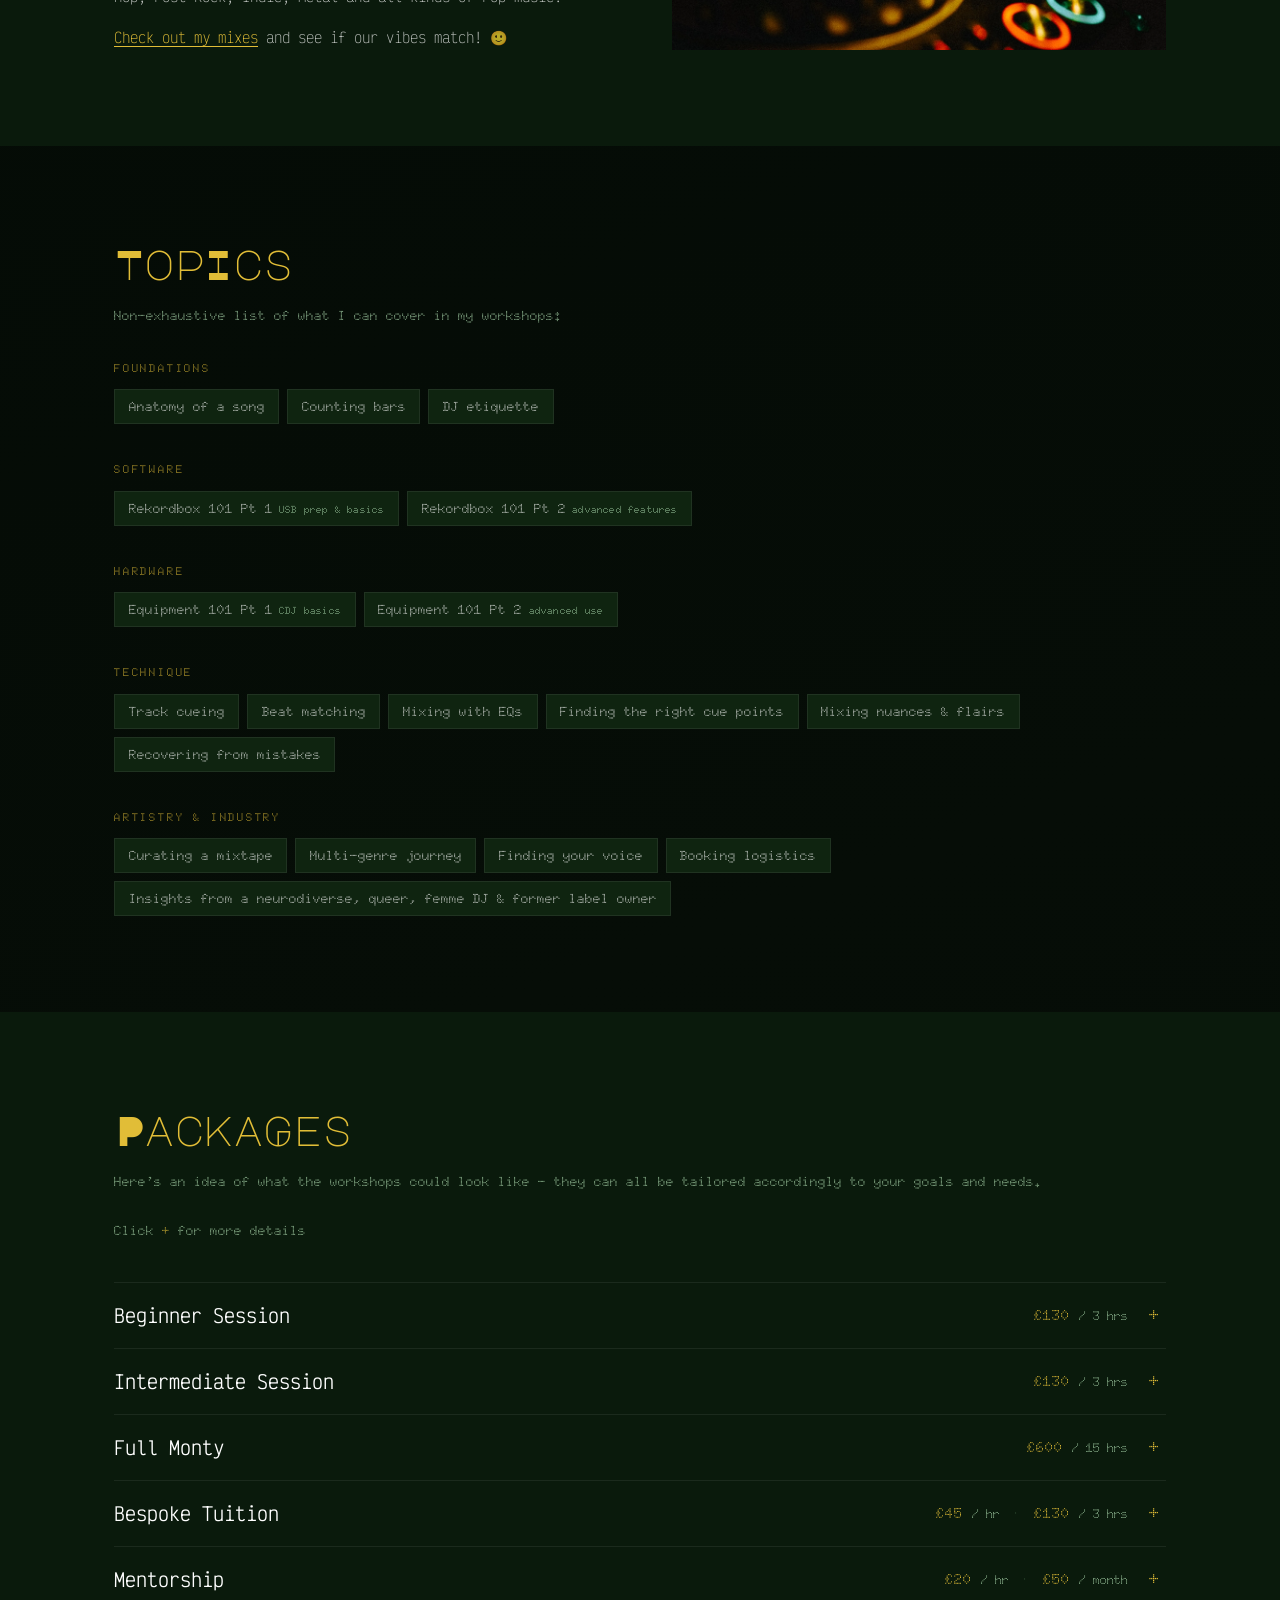
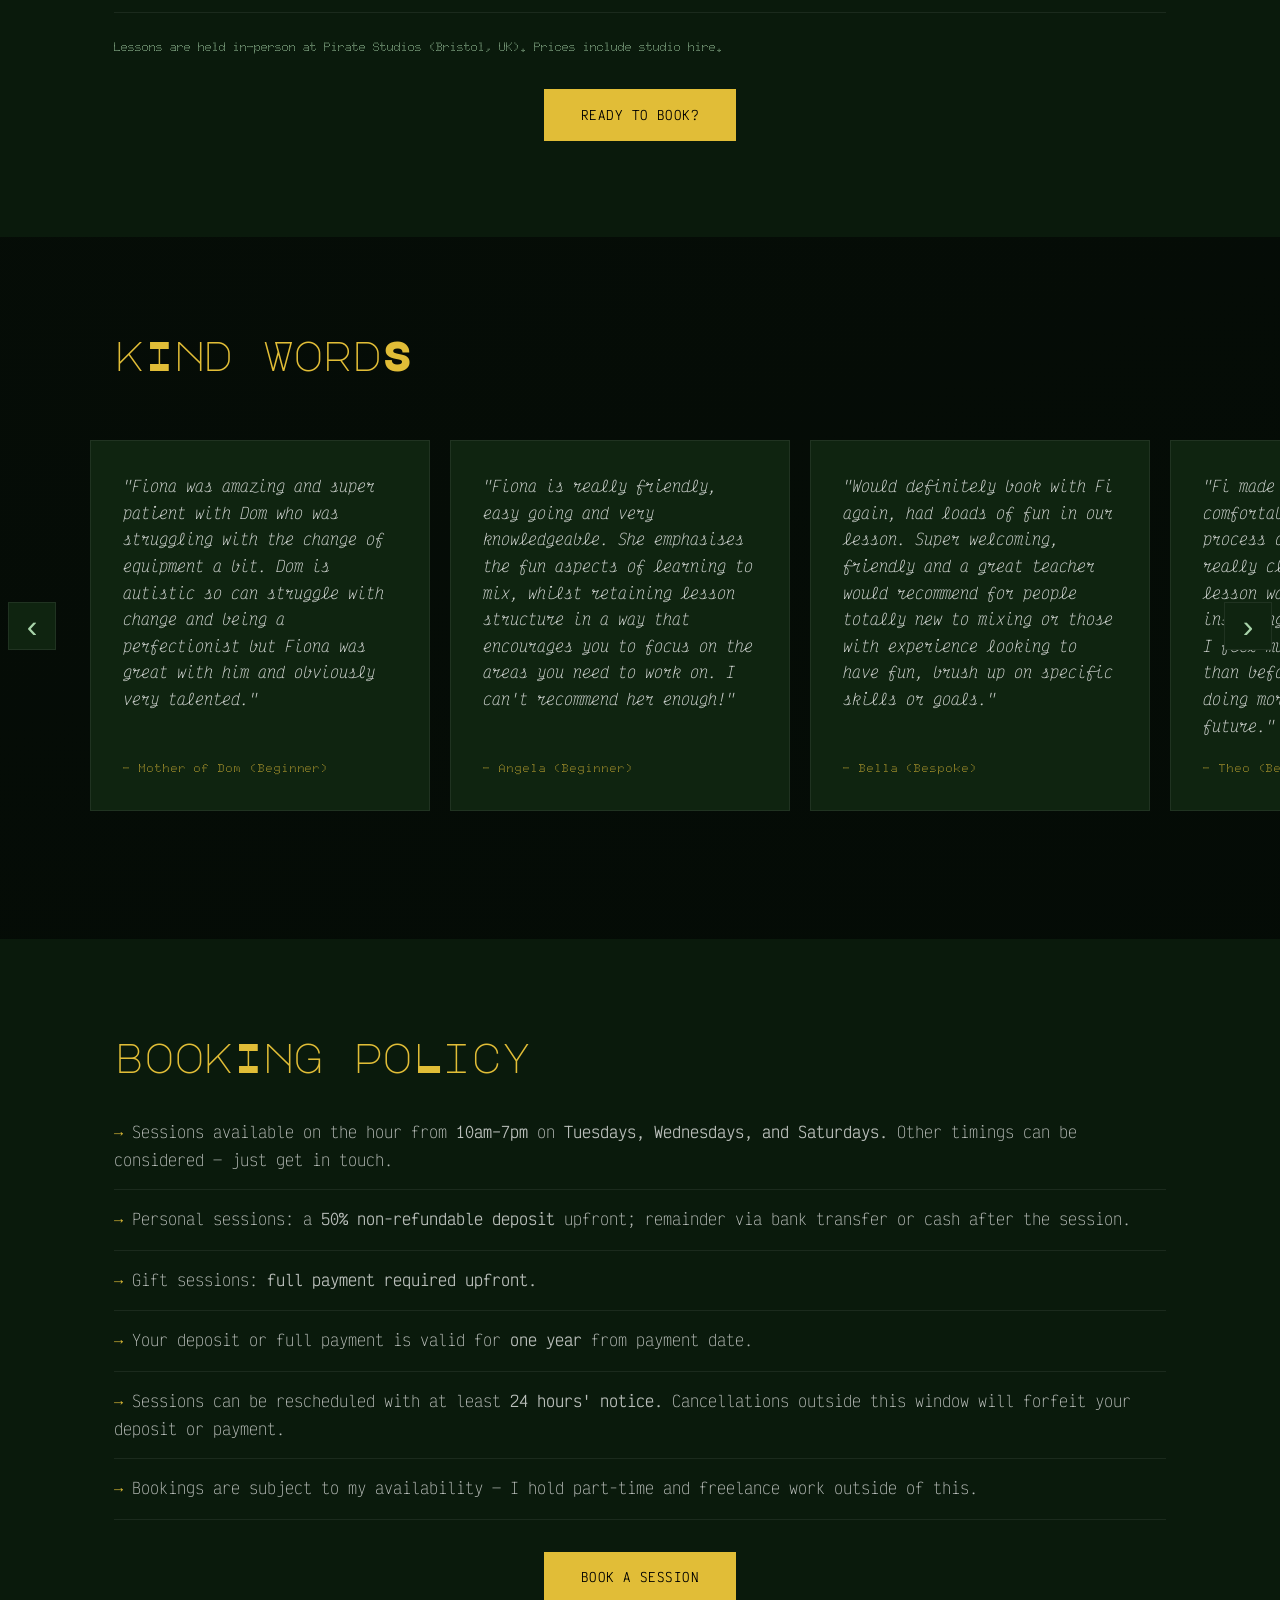
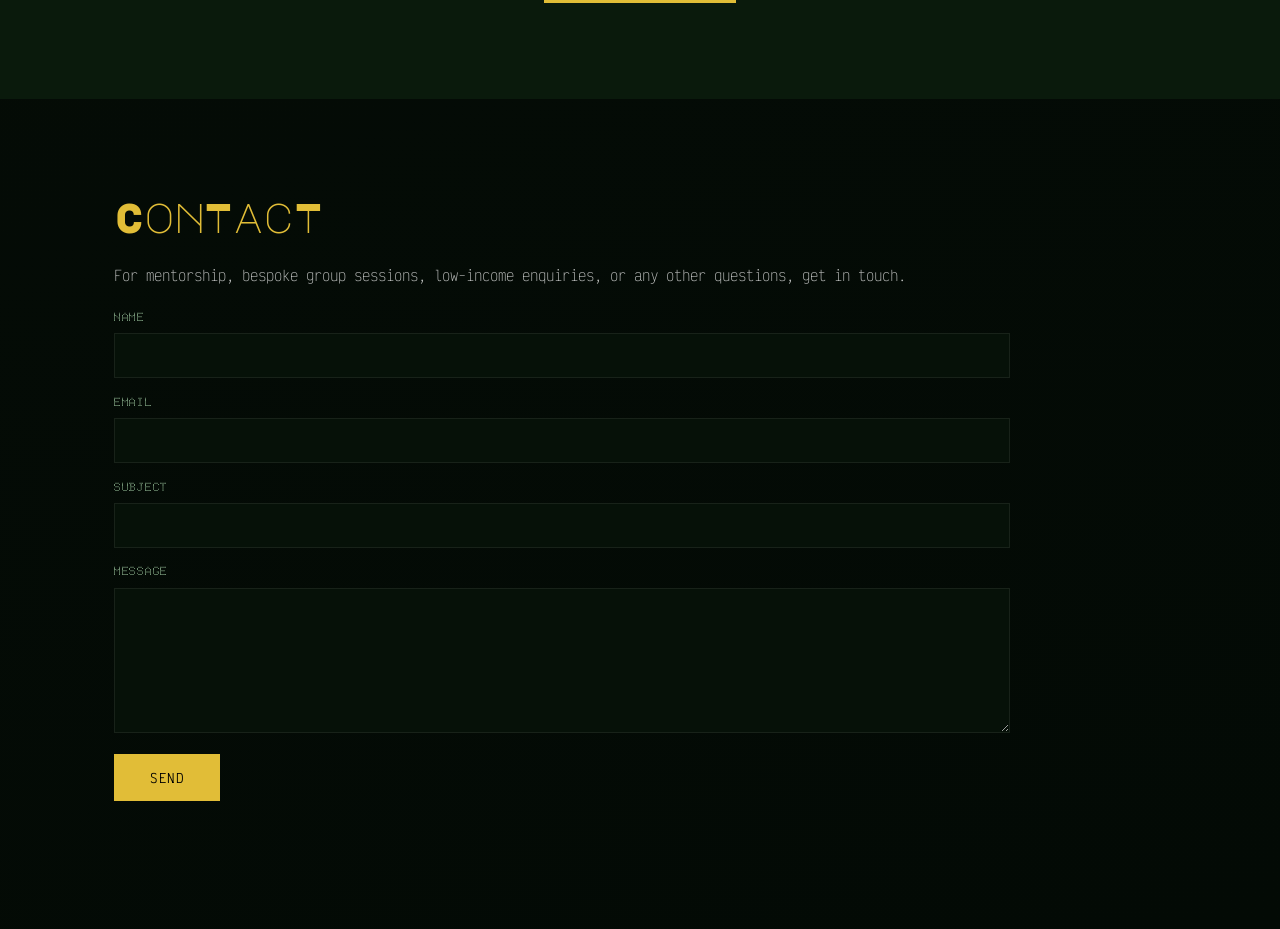
==== commit 8d640dc1: "Adjust booking CTA placement" ====
--- a/letsmove.html
+++ b/letsmove.html
@@ -291,11 +291,11 @@
 
       </div><!-- /accordion -->
 
+      <p class="footnote">Lessons are held in-person at Pirate Studios (Bristol, UK). Prices include studio hire.</p>
+
       <div class="booking-cta">
         <a href="#booking" class="btn btn-primary">Ready to book?</a>
       </div>
-
-      <p class="footnote">Lessons are held in-person at Pirate Studios (Bristol, UK). Prices include studio hire.</p>
     </div>
   </section>
 
@@ -329,6 +329,10 @@
         <div class="review-card">
           <p class="review-body">"Fiona was an instrumental part of the beginning of my journey — they helped me understand club equipment, find courage and confidence to navigate all of it with less anxiety!"</p>
           <p class="review-attr">— Lily (Beginner)</p>
+        </div>
+        <div class="review-card">
+          <p class="review-body">"Fi is a fantastic teacher. I had such a great time in my lesson and it felt very well structured. She got me to a place where I felt knowledgeable and comfortable enough to have fun practicing at home."</p>
+          <p class="review-attr">— Lydia (Beginner)</p>
         </div>
       </div>
       <button class="review-nav review-nav-next" aria-label="Next testimonial">›</button>
